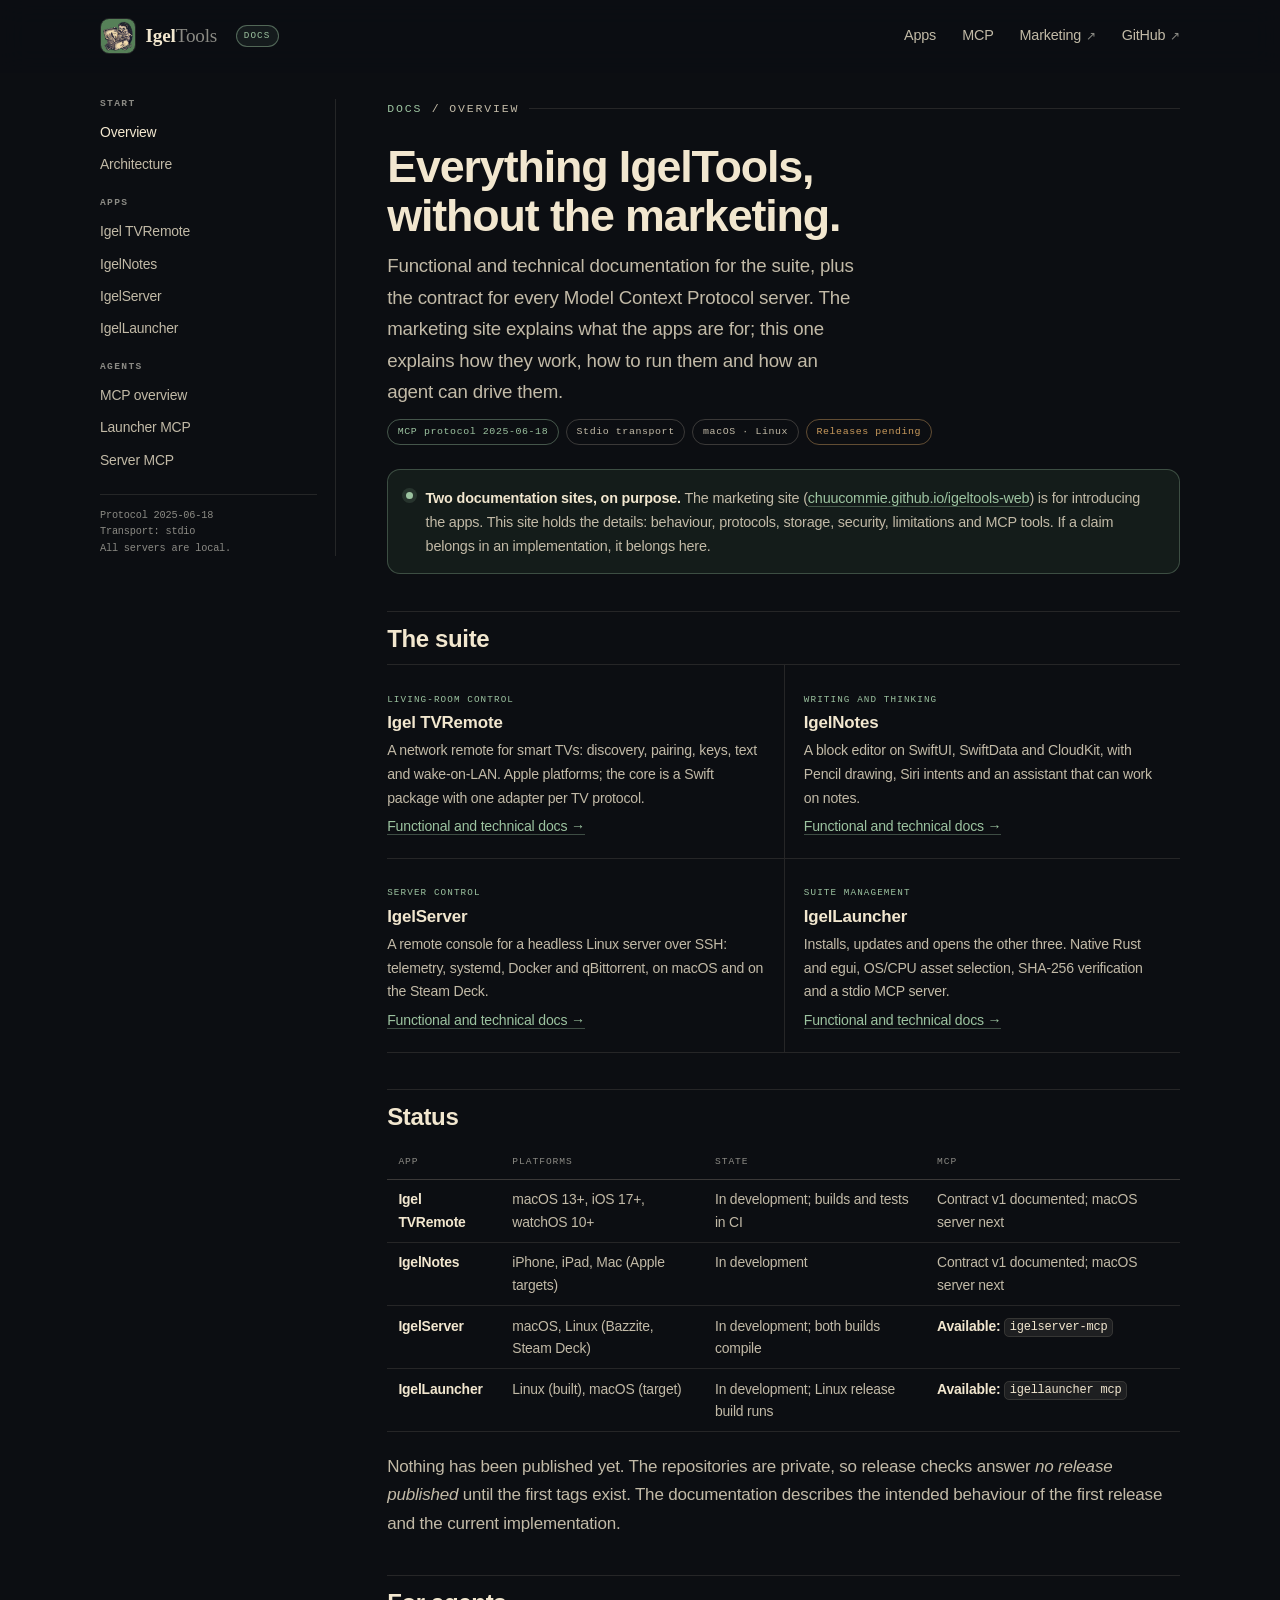
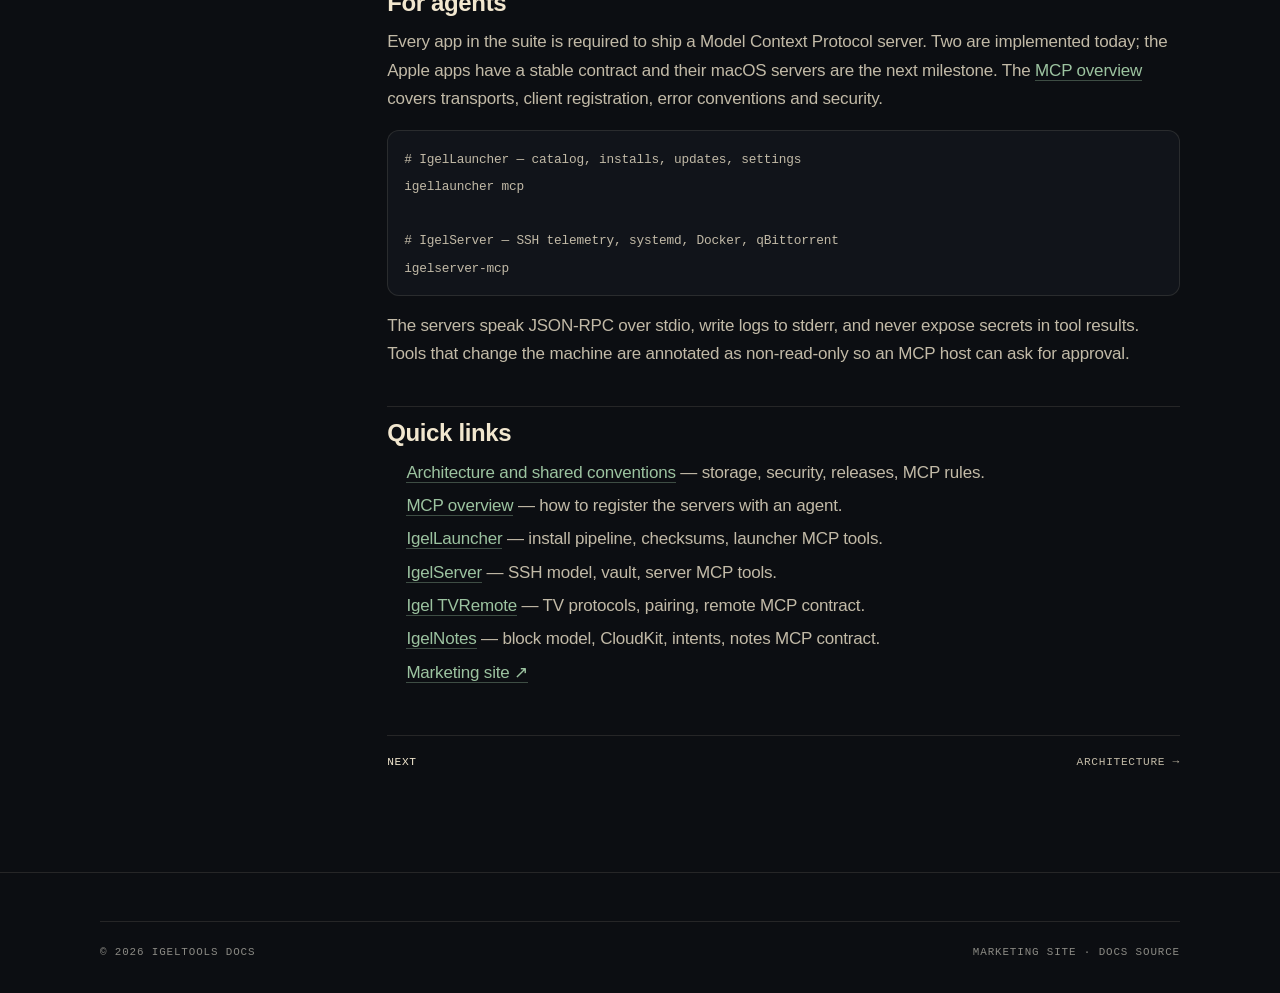
==== index.html @ 766dcb45 "Initial IgelTools documentation site Functional, technical and MCP documentation for the IgelTools s" ====
<!DOCTYPE html>
<html lang="en">
<head>
<meta charset="utf-8">
<meta name="viewport" content="width=device-width, initial-scale=1">
<title>IgelTools Docs — functional, technical and MCP reference</title>
<meta name="description" content="Functional and technical documentation for the IgelTools suite and its Model Context Protocol servers: Igel TVRemote, IgelNotes, IgelServer and IgelLauncher.">
<meta name="theme-color" content="#0c0e12">
<link rel="icon" href="assets/icons/igeltools-64.png" type="image/png" sizes="64x64">
<link rel="stylesheet" href="assets/css/style.css">
<link rel="stylesheet" href="assets/css/docs.css">
</head>
<body>
<a class="skip" href="#main">Skip to content</a>

<header class="site-header docs-header" id="top">
  <div class="wrap header-inner">
    <a class="brand" href="index.html" aria-label="IgelTools Docs — home">
      <img class="brand-mark" src="assets/icons/igeltools-256.png" alt="" width="256" height="256">
      <span class="brand-word">Igel<span>Tools</span></span>
      <span class="docs-badge">Docs</span>
    </a>
    <nav class="site-nav" aria-label="Main">
      <a href="index.html#apps">Apps</a>
      <a href="mcp/index.html">MCP</a>
      <a class="nav-ext" href="https://chuucommie.github.io/igeltools-web/" target="_blank" rel="noreferrer">Marketing <span aria-hidden="true">↗</span></a>
      <a class="nav-ext" href="https://github.com/Chuucommie" target="_blank" rel="noreferrer">GitHub <span aria-hidden="true">↗</span></a>
    </nav>
  </div>
</header>

<div class="wrap docs-layout">
  <aside class="docs-sidebar">
    <h2>Start</h2>
    <a href="index.html">Overview</a>
    <a href="architecture.html">Architecture</a>
    <h2>Apps</h2>
    <a href="apps/igeltvremote.html">Igel TVRemote</a>
    <a href="apps/igelnotes.html">IgelNotes</a>
    <a href="apps/igelserver.html">IgelServer</a>
    <a href="apps/igellauncher.html">IgelLauncher</a>
    <h2>Agents</h2>
    <a href="mcp/index.html">MCP overview</a>
    <a href="apps/igellauncher.html#mcp">Launcher MCP</a>
    <a href="apps/igelserver.html#mcp">Server MCP</a>
    <span class="side-note">Protocol 2025-06-18<br>Transport: stdio<br>All servers are local.</span>
  </aside>

  <main class="docs-content" id="main">
    <p class="eyebrow"><span class="num">Docs</span> / Overview</p>
    <h1>Everything IgelTools, without the marketing.</h1>
    <p class="lede">Functional and technical documentation for the suite, plus the contract for every Model Context Protocol server. The marketing site explains what the apps are for; this one explains how they work, how to run them and how an agent can drive them.</p>

    <div class="doc-meta">
      <span class="pill pill--green">MCP protocol 2025-06-18</span>
      <span class="pill">Stdio transport</span>
      <span class="pill">macOS · Linux</span>
      <span class="pill pill--amber">Releases pending</span>
    </div>

    <div class="callout">
      <span class="dot dot-live" aria-hidden="true"></span>
      <p><strong>Two documentation sites, on purpose.</strong> The marketing site (<a href="https://chuucommie.github.io/igeltools-web/" target="_blank" rel="noreferrer">chuucommie.github.io/igeltools-web</a>) is for introducing the apps. This site holds the details: behaviour, protocols, storage, security, limitations and MCP tools. If a claim belongs in an implementation, it belongs here.</p>
    </div>

    <h2 id="apps">The suite</h2>
    <div class="doc-grid">
      <div class="doc-card">
        <span class="kicker">Living-room control</span>
        <h3>Igel TVRemote</h3>
        <p>A network remote for smart TVs: discovery, pairing, keys, text and wake-on-LAN. Apple platforms; the core is a Swift package with one adapter per TV protocol.</p>
        <p><a href="apps/igeltvremote.html">Functional and technical docs →</a></p>
      </div>
      <div class="doc-card">
        <span class="kicker">Writing and thinking</span>
        <h3>IgelNotes</h3>
        <p>A block editor on SwiftUI, SwiftData and CloudKit, with Pencil drawing, Siri intents and an assistant that can work on notes.</p>
        <p><a href="apps/igelnotes.html">Functional and technical docs →</a></p>
      </div>
      <div class="doc-card">
        <span class="kicker">Server control</span>
        <h3>IgelServer</h3>
        <p>A remote console for a headless Linux server over SSH: telemetry, systemd, Docker and qBittorrent, on macOS and on the Steam Deck.</p>
        <p><a href="apps/igelserver.html">Functional and technical docs →</a></p>
      </div>
      <div class="doc-card">
        <span class="kicker">Suite management</span>
        <h3>IgelLauncher</h3>
        <p>Installs, updates and opens the other three. Native Rust and egui, OS/CPU asset selection, SHA-256 verification and a stdio MCP server.</p>
        <p><a href="apps/igellauncher.html">Functional and technical docs →</a></p>
      </div>
    </div>

    <h2 id="status">Status</h2>
    <table>
      <thead>
        <tr><th>App</th><th>Platforms</th><th>State</th><th>MCP</th></tr>
      </thead>
      <tbody>
        <tr>
          <td><strong>Igel TVRemote</strong></td>
          <td>macOS 13+, iOS 17+, watchOS 10+</td>
          <td>In development; builds and tests in CI</td>
          <td>Contract v1 documented; macOS server next</td>
        </tr>
        <tr>
          <td><strong>IgelNotes</strong></td>
          <td>iPhone, iPad, Mac (Apple targets)</td>
          <td>In development</td>
          <td>Contract v1 documented; macOS server next</td>
        </tr>
        <tr>
          <td><strong>IgelServer</strong></td>
          <td>macOS, Linux (Bazzite, Steam Deck)</td>
          <td>In development; both builds compile</td>
          <td><strong>Available:</strong> <code>igelserver-mcp</code></td>
        </tr>
        <tr>
          <td><strong>IgelLauncher</strong></td>
          <td>Linux (built), macOS (target)</td>
          <td>In development; Linux release build runs</td>
          <td><strong>Available:</strong> <code>igellauncher mcp</code></td>
        </tr>
      </tbody>
    </table>
    <p>Nothing has been published yet. The repositories are private, so release checks answer <em>no release published</em> until the first tags exist. The documentation describes the intended behaviour of the first release and the current implementation.</p>

    <h2 id="agents">For agents</h2>
    <p>Every app in the suite is required to ship a Model Context Protocol server. Two are implemented today; the Apple apps have a stable contract and their macOS servers are the next milestone. The <a href="mcp/index.html">MCP overview</a> covers transports, client registration, error conventions and security.</p>
    <pre><code># IgelLauncher — catalog, installs, updates, settings
igellauncher mcp

# IgelServer — SSH telemetry, systemd, Docker, qBittorrent
igelserver-mcp</code></pre>
    <p>The servers speak JSON-RPC over stdio, write logs to stderr, and never expose secrets in tool results. Tools that change the machine are annotated as non-read-only so an MCP host can ask for approval.</p>

    <h2 id="quick-links">Quick links</h2>
    <ul>
      <li><a href="architecture.html">Architecture and shared conventions</a> — storage, security, releases, MCP rules.</li>
      <li><a href="mcp/index.html">MCP overview</a> — how to register the servers with an agent.</li>
      <li><a href="apps/igellauncher.html">IgelLauncher</a> — install pipeline, checksums, launcher MCP tools.</li>
      <li><a href="apps/igelserver.html">IgelServer</a> — SSH model, vault, server MCP tools.</li>
      <li><a href="apps/igeltvremote.html">Igel TVRemote</a> — TV protocols, pairing, remote MCP contract.</li>
      <li><a href="apps/igelnotes.html">IgelNotes</a> — block model, CloudKit, intents, notes MCP contract.</li>
      <li><a href="https://chuucommie.github.io/igeltools-web/" target="_blank" rel="noreferrer">Marketing site ↗</a></li>
    </ul>

    <div class="docs-next">
      <span>Next</span>
      <a href="architecture.html">Architecture →</a>
    </div>
  </main>
</div>

<footer class="site-footer">
  <div class="wrap">
    <div class="footer-bottom">
      <span>© <span id="year">2026</span> IgelTools Docs</span>
      <span><a href="https://chuucommie.github.io/igeltools-web/" target="_blank" rel="noreferrer">Marketing site</a> · <a href="https://github.com/Chuucommie/igeltools-docs" target="_blank" rel="noreferrer">Docs source</a></span>
    </div>
  </div>
</footer>

<script src="assets/js/docs.js" defer></script>
</body>
</html>
---- assets/css/style.css ----
/* ==========================================================================
   IgelTools — site stylesheet
   Ink and cream, the IgelTools field green as brand accent, one colour per app.
   No dependencies, no build step.
   ========================================================================== */

:root {
  --bg: #0c0e12;
  --bg-soft: #11141a;
  --surface: #151922;
  --surface-2: #1b202a;

  --ink: #f2e7cf;          /* cream, from the illustration */
  --ink-2: #c2baa7;
  --ink-3: #8b8a84;

  --blue: #216de7;         /* Igel TVRemote field blue */
  --blue-bright: #5c97ff;
  --green: #568058;        /* IgelTools field green */
  --green-bright: #9cc3a0;
  --ink-on-paper: #22262d;

  --line: rgba(242, 231, 207, 0.11);
  --line-strong: rgba(242, 231, 207, 0.2);

  --sans: -apple-system, BlinkMacSystemFont, "Segoe UI", Inter, Roboto, Helvetica, Arial, sans-serif;
  --mono: ui-monospace, SFMono-Regular, "SF Mono", Menlo, Consolas, "Liberation Mono", monospace;
  --serif: "Iowan Old Style", "Palatino Linotype", Palatino, "Book Antiqua", Georgia, serif;

  --wrap: 1160px;
  --pad: clamp(20px, 5vw, 40px);
  --radius: 22px;
}

*,
*::before,
*::after { box-sizing: border-box; }

html {
  -webkit-text-size-adjust: 100%;
  scroll-behavior: smooth;
}

body {
  margin: 0;
  background: var(--bg);
  color: var(--ink);
  font-family: var(--sans);
  font-size: 17px;
  line-height: 1.6;
  letter-spacing: -0.011em;
  -webkit-font-smoothing: antialiased;
  overflow-x: hidden;
}

h1, h2, h3, h4 {
  margin: 0;
  font-weight: 600;
  letter-spacing: -0.035em;
  line-height: 1.03;
  text-wrap: balance;
}

p { margin: 0; }
ul, ol, dl, dd { margin: 0; padding: 0; list-style: none; }
img { display: block; max-width: 100%; height: auto; }
a { color: inherit; text-decoration: none; }
button { font: inherit; color: inherit; }

::selection {
  background: var(--green);
  color: #fff;
}

:focus-visible {
  outline: 2px solid var(--green-bright);
  outline-offset: 3px;
  border-radius: 4px;
}

.skip {
  position: absolute;
  left: -9999px;
  top: 0;
  z-index: 100;
  background: var(--ink);
  color: var(--bg);
  padding: 10px 16px;
  border-radius: 0 0 10px 0;
  font-weight: 600;
}
.skip:focus { left: 0; }

/* ---------- layout ---------- */

.wrap {
  width: 100%;
  max-width: var(--wrap);
  margin-inline: auto;
  padding-inline: var(--pad);
}

.section {
  padding-block: clamp(72px, 11vw, 132px);
  border-top: 1px solid var(--line);
  scroll-margin-top: 76px;
}

.eyebrow {
  display: flex;
  align-items: center;
  gap: 0.6rem;
  font-family: var(--mono);
  font-size: 0.72rem;
  letter-spacing: 0.16em;
  text-transform: uppercase;
  color: var(--ink-3);
  margin-bottom: 1.5rem;
}
.eyebrow .num { color: var(--green-bright); }
.eyebrow::after {
  content: "";
  flex: 1;
  height: 1px;
  background: var(--line);
}

.section-head { max-width: 720px; margin-bottom: clamp(36px, 5vw, 60px); }
.section-head h2 {
  font-size: clamp(1.9rem, 4vw, 3.1rem);
  margin-bottom: 1rem;
}
.section-sub {
  color: var(--ink-2);
  font-size: 1.02rem;
  max-width: 56ch;
}

.dot {
  width: 7px;
  height: 7px;
  border-radius: 50%;
  background: var(--ink-3);
  display: inline-block;
  flex: none;
}
.dot-live { background: var(--green-bright); box-shadow: 0 0 0 4px rgba(156, 195, 160, 0.14); }

/* ---------- buttons ---------- */

.btn {
  display: inline-flex;
  align-items: center;
  justify-content: center;
  gap: 0.5rem;
  padding: 0.78rem 1.35rem;
  border-radius: 999px;
  border: 1px solid transparent;
  font-size: 0.94rem;
  font-weight: 560;
  letter-spacing: -0.01em;
  cursor: pointer;
  transition: transform 0.18s ease, background 0.18s ease, border-color 0.18s ease, color 0.18s ease;
  white-space: nowrap;
}
.btn:hover { transform: translateY(-1px); }
.btn:active { transform: translateY(0); }

.btn-primary { background: var(--ink); color: #12151b; }
.btn-primary:hover { background: #fffaf0; }

.btn-ghost { border-color: var(--line-strong); color: var(--ink); }
.btn-ghost:hover { border-color: rgba(156, 195, 160, 0.55); background: rgba(156, 195, 160, 0.08); }

.btn-green { background: var(--green); color: #fff; }
.btn-green:hover { background: #649165; }

.btn-sm { padding: 0.52rem 1rem; font-size: 0.85rem; }
.btn-block { width: 100%; }

.link-quiet {
  display: inline-block;
  font-family: var(--mono);
  font-size: 0.74rem;
  letter-spacing: 0.1em;
  text-transform: uppercase;
  color: var(--ink-3);
  border-bottom: 1px solid var(--line);
  padding-bottom: 3px;
  transition: color 0.18s ease, border-color 0.18s ease;
}
.link-quiet:hover { color: var(--ink); border-color: var(--green-bright); }

/* ---------- header ---------- */

.site-header {
  position: sticky;
  top: 0;
  z-index: 50;
  background: rgba(12, 14, 18, 0.72);
  -webkit-backdrop-filter: saturate(160%) blur(14px);
  backdrop-filter: saturate(160%) blur(14px);
  border-bottom: 1px solid transparent;
  transition: border-color 0.25s ease, background 0.25s ease;
}
.site-header.is-scrolled {
  border-bottom-color: var(--line);
  background: rgba(12, 14, 18, 0.9);
}

.header-inner {
  display: flex;
  align-items: center;
  gap: 1rem;
  height: 68px;
}

.brand { display: inline-flex; align-items: center; gap: 0.6rem; }
.brand-mark { width: 36px; height: 36px; border-radius: 9px; border: 1px solid var(--line); }
.brand-word {
  font-family: var(--serif);
  font-size: 1.2rem;
  font-weight: 600;
  letter-spacing: -0.01em;
}
.brand-word span { color: var(--ink-3); font-weight: 460; }

.site-nav {
  margin-left: auto;
  display: flex;
  align-items: center;
  gap: clamp(14px, 2.2vw, 26px);
}
.site-nav a:not(.btn) {
  font-size: 0.9rem;
  color: var(--ink-2);
  transition: color 0.16s ease;
}
.site-nav a:not(.btn):hover { color: var(--ink); }
.nav-ext { display: inline-flex; align-items: center; gap: 0.3rem; }
.nav-ext span { font-size: 0.8em; color: var(--ink-3); }

.nav-toggle {
  display: none;
  margin-left: auto;
  background: none;
  border: 1px solid var(--line-strong);
  border-radius: 999px;
  padding: 0.45rem 0.9rem;
  font-family: var(--mono);
  font-size: 0.72rem;
  letter-spacing: 0.1em;
  text-transform: uppercase;
  cursor: pointer;
}

/* ---------- hero ---------- */

.hero {
  display: grid;
  grid-template-columns: minmax(0, 1.15fr) minmax(0, 0.85fr);
  gap: clamp(32px, 6vw, 72px);
  align-items: center;
  padding-block: clamp(56px, 9vw, 104px) clamp(48px, 7vw, 88px);
}

.hero-copy .eyebrow { margin-bottom: 1.6rem; }

.hero h1 {
  font-size: clamp(2.6rem, 6.4vw, 4.7rem);
  letter-spacing: -0.045em;
  margin-bottom: 1.5rem;
}
.hero h1 em {
  font-family: var(--serif);
  font-style: italic;
  font-weight: 400;
  letter-spacing: -0.02em;
}

.lede {
  font-size: clamp(1.02rem, 1.5vw, 1.17rem);
  color: var(--ink-2);
  max-width: 46ch;
  line-height: 1.62;
}

.hero-actions {
  display: flex;
  flex-wrap: wrap;
  gap: 0.75rem;
  margin-top: 2rem;
}

.hero-meta {
  display: flex;
  flex-wrap: wrap;
  gap: 0.5rem 1.5rem;
  margin-top: 2rem;
  padding-top: 1.4rem;
  border-top: 1px solid var(--line);
  font-family: var(--mono);
  font-size: 0.72rem;
  letter-spacing: 0.1em;
  text-transform: uppercase;
  color: var(--ink-3);
}
.hero-meta li { display: flex; align-items: center; gap: 0.5rem; }

.hero-art {
  position: relative;
  display: grid;
  place-items: center;
  min-height: 320px;
}

.glow {
  position: absolute;
  inset: -12% -6%;
  background: radial-gradient(circle at 50% 45%, rgba(86, 128, 88, 0.55), transparent 62%);
  filter: blur(6px);
  z-index: 0;
}

.icon-card {
  position: relative;
  z-index: 1;
  width: clamp(190px, 24vw, 268px);
  aspect-ratio: 1;
  border-radius: 23%;
  overflow: hidden;
  box-shadow:
    0 2px 0 rgba(255, 255, 255, 0.16) inset,
    0 30px 70px -20px rgba(0, 0, 0, 0.85),
    0 0 0 1px rgba(242, 231, 207, 0.12);
  transform: rotate(-4deg);
  transition: transform 0.5s cubic-bezier(0.2, 0.8, 0.2, 1);
}
.icon-card:hover { transform: rotate(-1deg) scale(1.02); }
.icon-card img { width: 100%; height: 100%; object-fit: cover; }

.chip {
  position: absolute;
  z-index: 2;
  display: inline-flex;
  align-items: center;
  gap: 0.45rem;
  padding: 0.45rem 0.8rem;
  border-radius: 999px;
  background: rgba(21, 25, 34, 0.82);
  border: 1px solid var(--line-strong);
  -webkit-backdrop-filter: blur(10px);
  backdrop-filter: blur(10px);
  font-family: var(--mono);
  font-size: 0.68rem;
  letter-spacing: 0.08em;
  text-transform: uppercase;
  color: var(--ink-2);
  box-shadow: 0 12px 30px -12px rgba(0, 0, 0, 0.9);
}
.chip-a { top: 8%; right: -4%; }
.chip-b { bottom: 10%; left: -6%; }

/* ---------- strip ---------- */

.strip {
  display: flex;
  flex-wrap: wrap;
  gap: 0.5rem 2rem;
  padding-block: 1.1rem;
  border-top: 1px solid var(--line);
  font-family: var(--mono);
  font-size: 0.72rem;
  letter-spacing: 0.1em;
  text-transform: uppercase;
  color: var(--ink-3);
}
.strip-sep { color: var(--ink-3); opacity: 0.5; }

/* ---------- app card ---------- */

.app-card {
  display: grid;
  grid-template-columns: minmax(0, 1.55fr) minmax(0, 1fr);
  gap: clamp(24px, 4vw, 44px);
  padding: clamp(24px, 3.4vw, 40px);
  border: 1px solid var(--line);
  border-radius: var(--radius);
  background: linear-gradient(180deg, var(--surface), var(--bg-soft));
}
.app-card:hover { border-color: var(--line-strong); }
.app-card + .app-card { margin-top: 1rem; }

.app-card--remote {
  background:
    radial-gradient(120% 130% at 0% 0%, rgba(33, 109, 231, 0.13), transparent 58%),
    linear-gradient(180deg, var(--surface), var(--bg-soft));
}
.app-card--remote .app-kicker { color: var(--blue-bright); }
.app-card--remote .badge {
  border-color: rgba(92, 151, 255, 0.35);
  background: rgba(92, 151, 255, 0.09);
}
.app-card--remote .status-list li.is-on { border-color: rgba(92, 151, 255, 0.32); }
.app-card--remote .status-list li.is-on span { color: var(--blue-bright); }

.app-card--notes {
  background:
    radial-gradient(120% 130% at 0% 0%, rgba(84, 48, 92, 0.34), transparent 58%),
    linear-gradient(180deg, var(--surface), var(--bg-soft));
}
.app-card--notes .app-kicker { color: #c9a4d6; }
.app-card--notes .badge {
  border-color: rgba(201, 164, 214, 0.35);
  background: rgba(201, 164, 214, 0.09);
}
.app-card--notes .status-list li.is-on { border-color: rgba(201, 164, 214, 0.32); }
.app-card--notes .status-list li.is-on span { color: #c9a4d6; }

.app-card--server {
  background:
    radial-gradient(120% 130% at 0% 0%, rgba(56, 82, 105, 0.28), transparent 58%),
    linear-gradient(180deg, var(--surface), var(--bg-soft));
}
.app-card--server .app-kicker { color: #9fb8cd; }
.app-card--server .badge {
  border-color: rgba(159, 184, 205, 0.35);
  background: rgba(159, 184, 205, 0.09);
}
.app-card--server .status-list li.is-on { border-color: rgba(159, 184, 205, 0.32); }
.app-card--server .status-list li.is-on span { color: #9fb8cd; }

.app-card--launcher {
  background:
    radial-gradient(120% 130% at 0% 0%, rgba(86, 128, 88, 0.3), transparent 58%),
    linear-gradient(180deg, var(--surface), var(--bg-soft));
}
.app-card--launcher .app-kicker { color: var(--green-bright); }

code {
  font-family: var(--mono);
  font-size: 0.86em;
  padding: 0.12em 0.38em;
  border-radius: 5px;
  background: rgba(242, 231, 207, 0.08);
  border: 1px solid var(--line);
}

.app-card-main { display: grid; grid-template-columns: auto minmax(0, 1fr); gap: clamp(18px, 2.4vw, 28px); align-items: center; }

.app-thumb {
  width: clamp(84px, 10vw, 112px);
  aspect-ratio: 1;
  border-radius: 23%;
  overflow: hidden;
  border: 1px solid var(--line);
  flex: none;
}
.app-thumb img { width: 100%; height: 100%; object-fit: cover; }

.app-kicker {
  font-family: var(--mono);
  font-size: 0.7rem;
  letter-spacing: 0.12em;
  text-transform: uppercase;
  color: var(--green-bright);
  margin-bottom: 0.6rem;
}
.app-title { font-size: clamp(1.55rem, 2.6vw, 2.05rem); margin-bottom: 0.7rem; }
.app-desc { color: var(--ink-2); max-width: 44ch; }

.badge {
  display: inline-flex;
  align-items: center;
  gap: 0.5rem;
  align-self: start;
  padding: 0.35rem 0.75rem 0.35rem 0.6rem;
  border: 1px solid rgba(156, 195, 160, 0.35);
  border-radius: 999px;
  background: rgba(156, 195, 160, 0.09);
  font-family: var(--mono);
  font-size: 0.66rem;
  letter-spacing: 0.1em;
  text-transform: uppercase;
  color: var(--ink);
}

.app-side {
  display: flex;
  flex-direction: column;
  gap: 1rem;
  padding-left: clamp(0px, 2vw, 8px);
  border-left: 1px solid var(--line);
}
@media (max-width: 760px) {
  .app-side { border-left: 0; padding-left: 0; border-top: 1px solid var(--line); padding-top: 1.2rem; }
}

.status-list {
  display: grid;
  grid-template-columns: 1fr 1fr;
  gap: 0.4rem;
}
.status-list li {
  display: flex;
  align-items: center;
  justify-content: space-between;
  gap: 0.5rem;
  padding: 0.42rem 0.65rem;
  border: 1px solid var(--line);
  border-radius: 999px;
  font-size: 0.8rem;
  color: var(--ink-3);
}
.status-list li span {
  font-family: var(--mono);
  font-size: 0.6rem;
  letter-spacing: 0.08em;
  text-transform: uppercase;
  opacity: 0.85;
}
.status-list li.is-on { color: var(--ink); border-color: rgba(156, 195, 160, 0.32); }
.status-list li.is-on span { color: var(--green-bright); }

.ghost-grid {
  display: grid;
  grid-template-columns: repeat(auto-fit, minmax(240px, 1fr));
  gap: 1rem;
  margin-top: 1rem;
}
.ghost-card {
  padding: 1.6rem;
  border: 1px dashed rgba(242, 231, 207, 0.16);
  border-radius: var(--radius);
  color: var(--ink-3);
}
.ghost-tag {
  font-family: var(--mono);
  font-size: 0.64rem;
  letter-spacing: 0.14em;
  text-transform: uppercase;
  color: var(--ink-3);
}
.ghost-card h4 {
  font-size: 1rem;
  letter-spacing: -0.02em;
  color: var(--ink-2);
  margin: 0.7rem 0 0.5rem;
  line-height: 1.4;
}
.ghost-card p { font-size: 0.9rem; }

/* ---------- principles ---------- */

.principles {
  display: grid;
  grid-template-columns: repeat(3, minmax(0, 1fr));
  gap: 0;
  border-top: 1px solid var(--line);
}
.principle {
  padding: clamp(22px, 2.6vw, 30px) clamp(18px, 2.4vw, 28px) clamp(22px, 2.6vw, 30px) 0;
  border-bottom: 1px solid var(--line);
  border-right: 1px solid var(--line);
}
.principle:nth-child(3n) { border-right: 0; }
.principle-num {
  font-family: var(--mono);
  font-size: 0.68rem;
  letter-spacing: 0.14em;
  color: var(--green-bright);
  display: block;
  margin-bottom: 0.9rem;
}
.principle h3 { font-size: 1.06rem; letter-spacing: -0.02em; margin-bottom: 0.55rem; }
.principle p { font-size: 0.93rem; color: var(--ink-2); line-height: 1.55; }

/* ---------- brands ---------- */

.brands {
  display: grid;
  grid-template-columns: repeat(3, minmax(0, 1fr));
  border-top: 1px solid var(--line);
  border-left: 1px solid var(--line);
}
.brand-cell {
  padding: 1rem 1.1rem;
  border-right: 1px solid var(--line);
  border-bottom: 1px solid var(--line);
  display: flex;
  flex-direction: column;
  gap: 0.2rem;
}
.brand-cell strong { font-weight: 560; font-size: 0.98rem; letter-spacing: -0.02em; }
.brand-cell span {
  font-family: var(--mono);
  font-size: 0.62rem;
  letter-spacing: 0.09em;
  text-transform: uppercase;
  color: var(--ink-3);
}
.brand-cell.is-limited span { color: #c99a5c; }

.note {
  margin-top: 1.2rem;
  font-size: 0.86rem;
  color: var(--ink-3);
  max-width: 68ch;
}

/* ---------- roadmap ---------- */

.roadmap { border-top: 1px solid var(--line); }
.roadmap-row {
  display: grid;
  grid-template-columns: minmax(0, 1fr) minmax(0, 1fr) auto;
  gap: 1rem;
  align-items: center;
  padding-block: 1rem;
  border-bottom: 1px solid var(--line);
}
.roadmap-name { font-weight: 560; font-size: 1rem; }
.roadmap-meta { font-size: 0.88rem; color: var(--ink-3); }
.roadmap-state {
  font-family: var(--mono);
  font-size: 0.64rem;
  letter-spacing: 0.1em;
  text-transform: uppercase;
  padding: 0.3rem 0.6rem;
  border-radius: 999px;
  border: 1px solid var(--line);
  color: var(--ink-3);
  white-space: nowrap;
}
.roadmap-row.is-now .roadmap-state {
  color: var(--ink);
  border-color: rgba(156, 195, 160, 0.4);
  background: rgba(156, 195, 160, 0.1);
}

/* ---------- cta ---------- */

.cta { padding-block: clamp(64px, 9vw, 104px); }
.cta-inner {
  position: relative;
  display: flex;
  align-items: center;
  gap: clamp(20px, 3vw, 32px);
  flex-wrap: wrap;
  padding: clamp(24px, 4vw, 44px);
  border: 1px solid var(--line);
  border-radius: 26px;
  overflow: hidden;
  background:
    radial-gradient(90% 160% at 12% 0%, rgba(86, 128, 88, 0.34), transparent 60%),
    linear-gradient(180deg, var(--surface-2), var(--bg-soft));
}
.cta-icon {
  width: 80px;
  aspect-ratio: 1;
  border-radius: 23%;
  border: 1px solid var(--line-strong);
  flex: none;
}
.cta-body { flex: 1 1 320px; }
.cta-body h2 { font-size: clamp(1.4rem, 2.6vw, 2rem); margin-bottom: 0.5rem; }
.cta-body p { color: var(--ink-2); font-size: 0.96rem; max-width: 46ch; }
.cta-actions { display: flex; flex-wrap: wrap; gap: 0.65rem; }

/* ---------- footer ---------- */

.site-footer {
  border-top: 1px solid var(--line);
  padding-block: 3rem 2rem;
  font-size: 0.88rem;
  color: var(--ink-3);
}
.footer-grid {
  display: flex;
  flex-wrap: wrap;
  gap: 2rem 3rem;
  justify-content: space-between;
  padding-bottom: 2.4rem;
}
.footer-brand { max-width: 300px; }
.footer-brand .brand { margin-bottom: 0.8rem; }
.footer-brand p { font-size: 0.86rem; line-height: 1.6; }
.footer-cols { display: flex; flex-wrap: wrap; gap: 2.5rem; }
.footer-col h3 {
  font-family: var(--mono);
  font-size: 0.64rem;
  letter-spacing: 0.14em;
  text-transform: uppercase;
  color: var(--ink-3);
  margin-bottom: 0.8rem;
  font-weight: 500;
}
.footer-col li + li { margin-top: 0.45rem; }
.footer-col a { color: var(--ink-2); font-size: 0.88rem; }
.footer-col a:hover { color: var(--ink); }
.footer-bottom {
  display: flex;
  flex-wrap: wrap;
  gap: 0.75rem 1.5rem;
  justify-content: space-between;
  padding-top: 1.4rem;
  border-top: 1px solid var(--line);
  font-family: var(--mono);
  font-size: 0.68rem;
  letter-spacing: 0.08em;
  text-transform: uppercase;
}

/* ---------- app detail page ---------- */

.breadcrumb {
  display: flex;
  align-items: center;
  gap: 0.5rem;
  font-family: var(--mono);
  font-size: 0.7rem;
  letter-spacing: 0.1em;
  text-transform: uppercase;
  color: var(--ink-3);
  padding-top: 2rem;
}
.breadcrumb a:hover { color: var(--ink); }
.breadcrumb span { opacity: 0.5; }

.app-hero {
  display: grid;
  grid-template-columns: auto minmax(0, 1fr);
  gap: clamp(24px, 4vw, 48px);
  align-items: center;
  padding-block: clamp(36px, 5vw, 60px) clamp(40px, 6vw, 72px);
}
.app-hero-icon {
  width: clamp(120px, 18vw, 176px);
  aspect-ratio: 1;
  border-radius: 23%;
  border: 1px solid var(--line-strong);
  box-shadow: 0 40px 80px -34px rgba(0, 0, 0, 0.9), 0 0 90px -30px rgba(86, 128, 88, 0.8);
}
.app-hero-body h1 { font-size: clamp(2.1rem, 5vw, 3.4rem); margin-block: 0.5rem 0.9rem; }
.app-hero-body .lede { max-width: 52ch; }
.app-hero-actions { display: flex; flex-wrap: wrap; gap: 0.65rem; margin-top: 1.6rem; align-items: center; }

.feature-grid {
  display: grid;
  grid-template-columns: repeat(3, minmax(0, 1fr));
  gap: 0;
  border-top: 1px solid var(--line);
}
.feature {
  padding: clamp(20px, 2.6vw, 30px) clamp(18px, 2.4vw, 28px) clamp(20px, 2.6vw, 30px) 0;
  border-bottom: 1px solid var(--line);
  border-right: 1px solid var(--line);
}
.feature:nth-child(3n) { border-right: 0; }
.feature h3 { font-size: 1.04rem; margin-bottom: 0.5rem; letter-spacing: -0.02em; }
.feature p { font-size: 0.92rem; color: var(--ink-2); line-height: 1.55; }
.feature-icon {
  font-family: var(--mono);
  font-size: 0.66rem;
  letter-spacing: 0.14em;
  color: var(--green-bright);
  display: block;
  margin-bottom: 0.8rem;
}

.facts { display: grid; gap: 0; max-width: 760px; }
.fact {
  display: grid;
  grid-template-columns: 180px minmax(0, 1fr);
  gap: 1rem;
  padding-block: 0.9rem;
  border-top: 1px solid var(--line);
  font-size: 0.93rem;
}
.fact:last-child { border-bottom: 1px solid var(--line); }
.fact dt {
  font-family: var(--mono);
  font-size: 0.66rem;
  letter-spacing: 0.12em;
  text-transform: uppercase;
  color: var(--ink-3);
  padding-top: 0.2rem;
}
.fact dd { color: var(--ink-2); }
.fact dd strong { color: var(--ink); font-weight: 560; }

.notice {
  display: flex;
  gap: 0.85rem;
  align-items: flex-start;
  padding: 1rem 1.2rem;
  border: 1px solid rgba(156, 195, 160, 0.3);
  background: rgba(86, 128, 88, 0.14);
  border-radius: 14px;
  font-size: 0.9rem;
  color: var(--ink-2);
  margin-top: 1.6rem;
  max-width: 760px;
}
.notice strong { color: var(--ink); }

/* ---------- reveal ---------- */

.reveal {
  opacity: 0;
  transform: translateY(18px);
  transition: opacity 0.7s ease, transform 0.7s cubic-bezier(0.2, 0.8, 0.2, 1);
}
.reveal.is-visible { opacity: 1; transform: none; }

/* ---------- responsive ---------- */

@media (max-width: 980px) {
  .hero { grid-template-columns: 1fr; }
  .hero-art { order: -1; min-height: 260px; }
  .icon-card { width: clamp(170px, 42vw, 240px); }
  .chip-a { right: 2%; }
  .chip-b { left: 2%; }
  .app-card { grid-template-columns: 1fr; }
  .principles,
  .feature-grid { grid-template-columns: repeat(2, minmax(0, 1fr)); }
  .principle:nth-child(3n),
  .feature:nth-child(3n) { border-right: 1px solid var(--line); }
  .principle:nth-child(2n),
  .feature:nth-child(2n) { border-right: 0; }
}

@media (max-width: 700px) {
  .brands { grid-template-columns: repeat(2, minmax(0, 1fr)); }
}

@media (max-width: 820px) {
  .nav-toggle { display: inline-flex; }
  .site-nav {
    position: absolute;
    top: 68px;
    left: 0;
    right: 0;
    flex-direction: column;
    align-items: stretch;
    gap: 0;
    padding: 0.6rem var(--pad) 1rem;
    background: rgba(12, 14, 18, 0.97);
    border-bottom: 1px solid var(--line);
    display: none;
  }
  .site-nav.is-open { display: flex; }
  .site-nav a:not(.btn) { padding: 0.7rem 0; border-bottom: 1px solid var(--line); font-size: 0.95rem; }
  .site-nav .btn { margin-top: 0.9rem; }
  .roadmap-row { grid-template-columns: minmax(0, 1fr) auto; }
  .roadmap-meta { display: none; }
}

@media (max-width: 560px) {
  body { font-size: 16px; }
  .app-card-main { grid-template-columns: 1fr; }
  .app-thumb { width: 76px; }
  .spec { grid-template-columns: 1fr; gap: 0.3rem; }
  .fact { grid-template-columns: 1fr; gap: 0.2rem; }
  .app-hero { grid-template-columns: 1fr; }
  .principles,
  .feature-grid,
  .brands { grid-template-columns: repeat(1, minmax(0, 1fr)); }
  .principle,
  .feature,
  .principle:nth-child(2n),
  .feature:nth-child(2n),
  .principle:nth-child(3n),
  .feature:nth-child(3n) { border-right: 0; }
  .hero-meta { font-size: 0.66rem; }
  .cta-inner { align-items: flex-start; }
  .strip { gap: 0.4rem 1rem; }
  .strip-sep { display: none; }
}

@media (prefers-reduced-motion: reduce) {
  html { scroll-behavior: auto; }
  *, *::before, *::after {
    animation-duration: 0.001ms !important;
    transition-duration: 0.001ms !important;
  }
  .reveal { opacity: 1; transform: none; }
}
---- assets/css/docs.css ----
/* Documentation layout on top of the IgelTools palette (style.css). */

.docs-header .header-inner { height: 72px; }
.docs-badge {
  margin-left: 0.55rem;
  padding: 0.18rem 0.45rem;
  border: 1px solid rgba(156, 195, 160, 0.45);
  border-radius: 999px;
  background: rgba(156, 195, 160, 0.08);
  color: var(--green-bright);
  font-family: var(--mono);
  font-size: 0.58rem;
  letter-spacing: 0.12em;
  text-transform: uppercase;
}

.docs-layout {
  display: grid;
  grid-template-columns: 236px minmax(0, 1fr);
  gap: clamp(24px, 4vw, 58px);
  align-items: start;
  padding-block: 26px clamp(60px, 8vw, 100px);
}

.docs-sidebar {
  position: sticky;
  top: 84px;
  padding-right: 18px;
  border-right: 1px solid var(--line);
  max-height: calc(100vh - 100px);
  overflow-y: auto;
}
.docs-sidebar h2 {
  margin: 18px 0 7px;
  font-family: var(--mono);
  font-size: 0.6rem;
  letter-spacing: 0.14em;
  text-transform: uppercase;
  color: var(--ink-3);
}
.docs-sidebar h2:first-child { margin-top: 0; }
.docs-sidebar a {
  display: block;
  padding: 5px 0;
  font-size: 0.87rem;
  color: var(--ink-2);
  transition: color 0.15s ease;
}
.docs-sidebar a:hover { color: var(--ink); }
.docs-sidebar a.is-active {
  color: var(--ink);
  margin-left: -11px;
  padding-left: 9px;
  border-left: 2px solid var(--green-bright);
}
.docs-sidebar .side-note {
  display: block;
  margin-top: 18px;
  padding-top: 12px;
  border-top: 1px solid var(--line);
  font-family: var(--mono);
  font-size: 0.64rem;
  color: var(--ink-3);
  line-height: 1.6;
}

.docs-content { min-width: 0; }
.docs-content h1 {
  margin: 0.25rem 0 0.7rem;
  font-size: clamp(2rem, 4vw, 2.8rem);
  line-height: 1.08;
  letter-spacing: -0.025em;
}
.docs-content h2 {
  margin: 2.3rem 0 0.8rem;
  padding-top: 0.9rem;
  border-top: 1px solid var(--line);
  font-size: 1.5rem;
  letter-spacing: -0.015em;
}
.docs-content h3 {
  margin: 1.7rem 0 0.5rem;
  font-size: 1.06rem;
  letter-spacing: -0.01em;
}
.docs-content p,
.docs-content li { color: var(--ink-2); line-height: 1.68; }
.docs-content ul,
.docs-content ol { padding-left: 1.2rem; }
.docs-content li + li { margin-top: 0.3rem; }
.docs-content a { color: var(--green-bright); border-bottom: 1px solid rgba(156, 195, 160, 0.35); }
.docs-content a:hover { border-bottom-color: var(--green-bright); }
.docs-content strong { color: var(--ink); font-weight: 600; }
.docs-content code {
  font-family: var(--mono);
  font-size: 0.86em;
  padding: 0.12em 0.38em;
  border-radius: 5px;
  background: rgba(242, 231, 207, 0.08);
  border: 1px solid var(--line);
  color: var(--ink);
}
.docs-content pre {
  margin: 1rem 0;
  padding: 14px 16px;
  overflow-x: auto;
  border: 1px solid var(--line);
  border-radius: 12px;
  background: var(--bg-soft);
}
.docs-content pre code {
  padding: 0;
  border: 0;
  background: none;
  font-size: 0.8rem;
  line-height: 1.55;
  color: var(--ink-2);
}
.docs-content table {
  width: 100%;
  margin: 1rem 0 1.3rem;
  border-collapse: collapse;
  font-size: 0.87rem;
}
.docs-content th,
.docs-content td {
  padding: 0.55rem 0.7rem;
  border-bottom: 1px solid var(--line);
  text-align: left;
  vertical-align: top;
  color: var(--ink-2);
}
.docs-content th {
  font-family: var(--mono);
  font-size: 0.6rem;
  font-weight: 500;
  letter-spacing: 0.1em;
  text-transform: uppercase;
  color: var(--ink-3);
  border-bottom-color: var(--line-strong);
}
.docs-content td code { white-space: nowrap; }

.doc-meta {
  display: flex;
  flex-wrap: wrap;
  gap: 0.45rem;
  margin: 0.7rem 0 1.5rem;
}
.doc-meta .pill {
  display: inline-flex;
  align-items: center;
  padding: 0.28rem 0.6rem;
  border: 1px solid var(--line-strong);
  border-radius: 999px;
  font-family: var(--mono);
  font-size: 0.62rem;
  letter-spacing: 0.06em;
  color: var(--ink-2);
}
.doc-meta .pill--green { border-color: rgba(156, 195, 160, 0.4); color: var(--green-bright); }
.doc-meta .pill--amber { border-color: rgba(201, 154, 92, 0.45); color: #c99a5c; }
.doc-meta .pill--blue { border-color: rgba(92, 151, 255, 0.42); color: #9fc0ff; }

.callout {
  display: flex;
  gap: 0.8rem;
  align-items: flex-start;
  margin: 1.2rem 0;
  padding: 0.95rem 1.1rem;
  border: 1px solid rgba(156, 195, 160, 0.3);
  border-radius: 13px;
  background: rgba(86, 128, 88, 0.12);
  font-size: 0.9rem;
  color: var(--ink-2);
}
.callout p { margin: 0; }
.callout .dot { margin-top: 0.42rem; }
.callout--warn {
  border-color: rgba(201, 154, 92, 0.35);
  background: rgba(201, 154, 92, 0.08);
}
.callout--warn .dot { background: #c99a5c; box-shadow: 0 0 0 4px rgba(201, 154, 92, 0.14); }

.doc-grid {
  display: grid;
  grid-template-columns: repeat(2, minmax(0, 1fr));
  gap: 0;
  border-top: 1px solid var(--line);
}
.doc-card {
  padding: 1.1rem 1.2rem 1.2rem 0;
  border-bottom: 1px solid var(--line);
}
.doc-card:nth-child(2n) { padding-left: 1.2rem; border-left: 1px solid var(--line); }
.doc-card h3 { margin-top: 0.25rem; }
.doc-card p { margin: 0.3rem 0 0; font-size: 0.88rem; }
.doc-card .kicker {
  font-family: var(--mono);
  font-size: 0.58rem;
  letter-spacing: 0.12em;
  text-transform: uppercase;
  color: var(--green-bright);
}

.docs-next {
  display: flex;
  justify-content: space-between;
  gap: 1rem;
  margin-top: 3rem;
  padding-top: 1.1rem;
  border-top: 1px solid var(--line);
  font-family: var(--mono);
  font-size: 0.7rem;
  letter-spacing: 0.06em;
  text-transform: uppercase;
}
.docs-next a { border-bottom: 0; color: var(--ink-2); }
.docs-next a:hover { color: var(--ink); }

@media (max-width: 900px) {
  .docs-layout { grid-template-columns: 1fr; }
  .docs-sidebar {
    position: static;
    max-height: none;
    padding: 0 0 18px;
    border-right: 0;
    border-bottom: 1px solid var(--line);
  }
  .docs-sidebar a { display: inline-block; margin-right: 1rem; }
  .docs-sidebar a.is-active { margin-left: 0; padding-left: 0; border-left: 0; color: var(--green-bright); }
  .docs-sidebar .side-note { margin-top: 10px; }
  .doc-grid { grid-template-columns: 1fr; }
  .doc-card:nth-child(2n) { padding-left: 0; border-left: 0; }
}
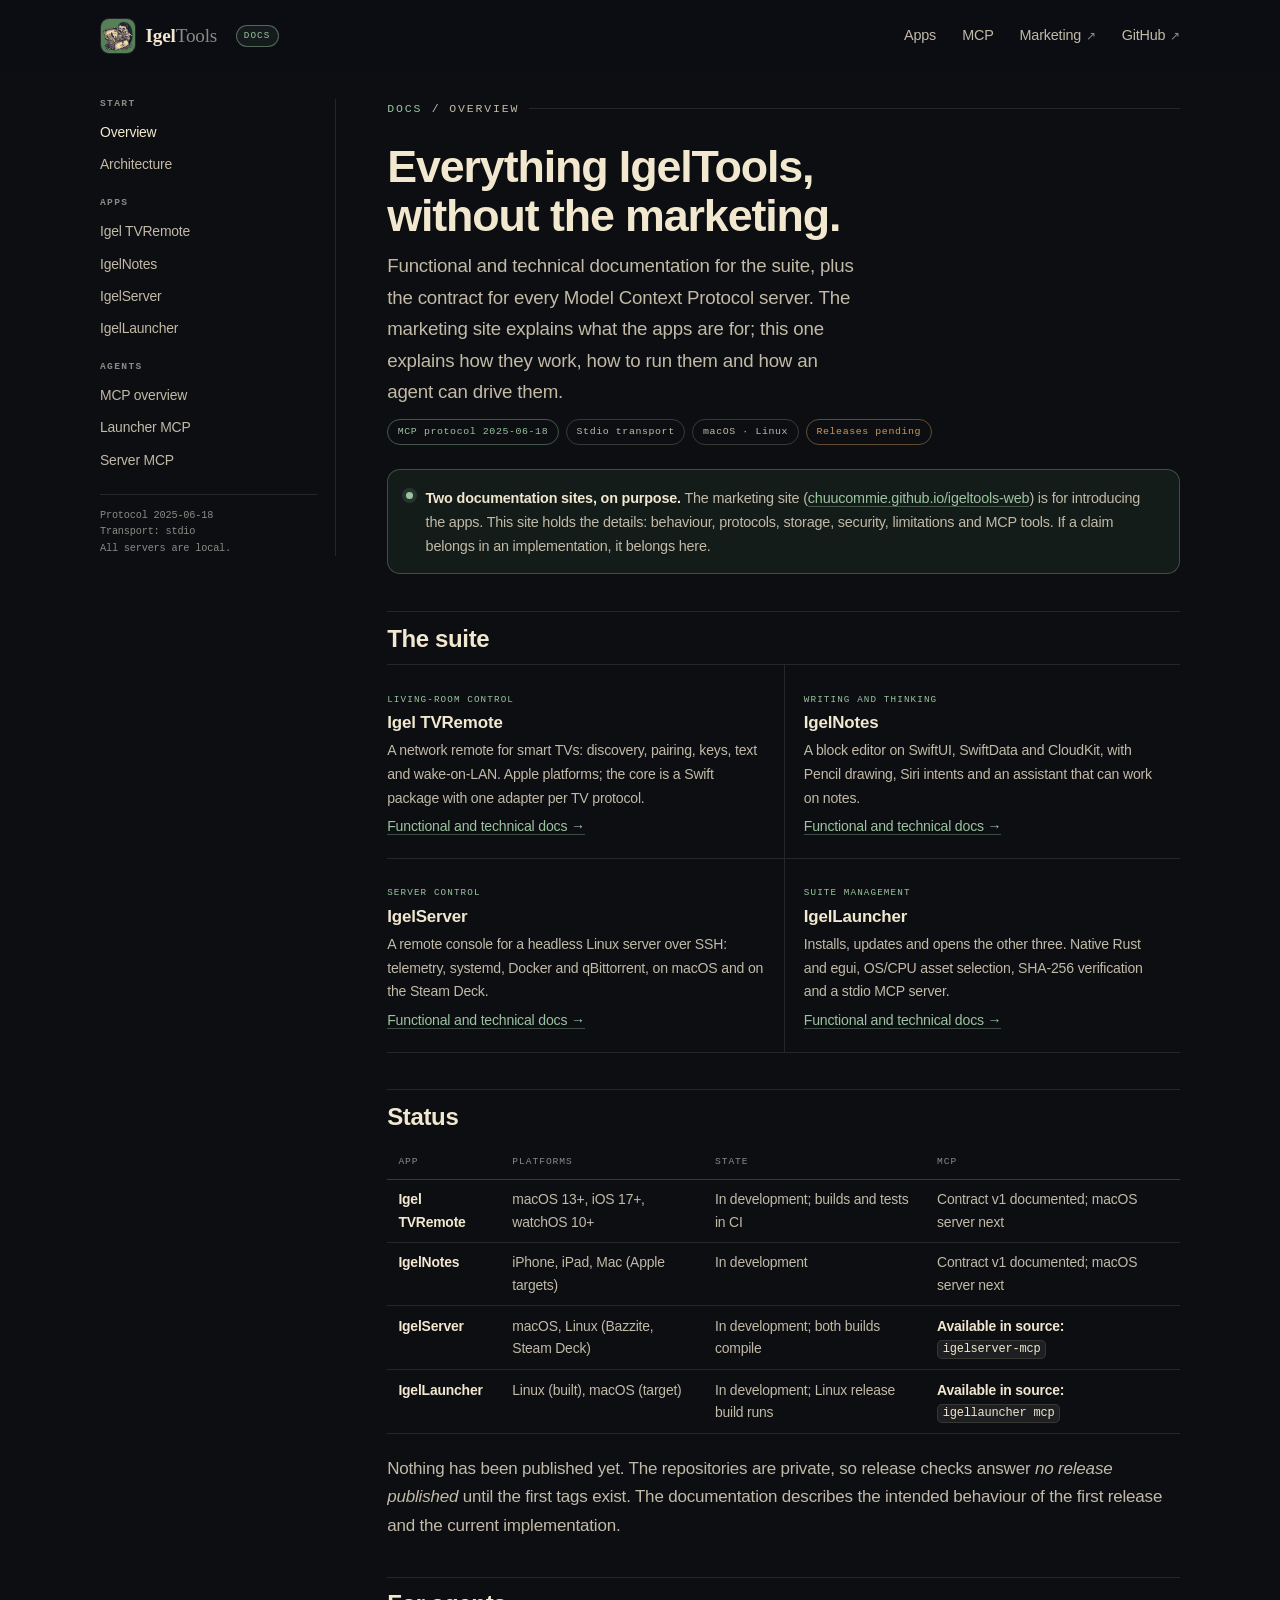
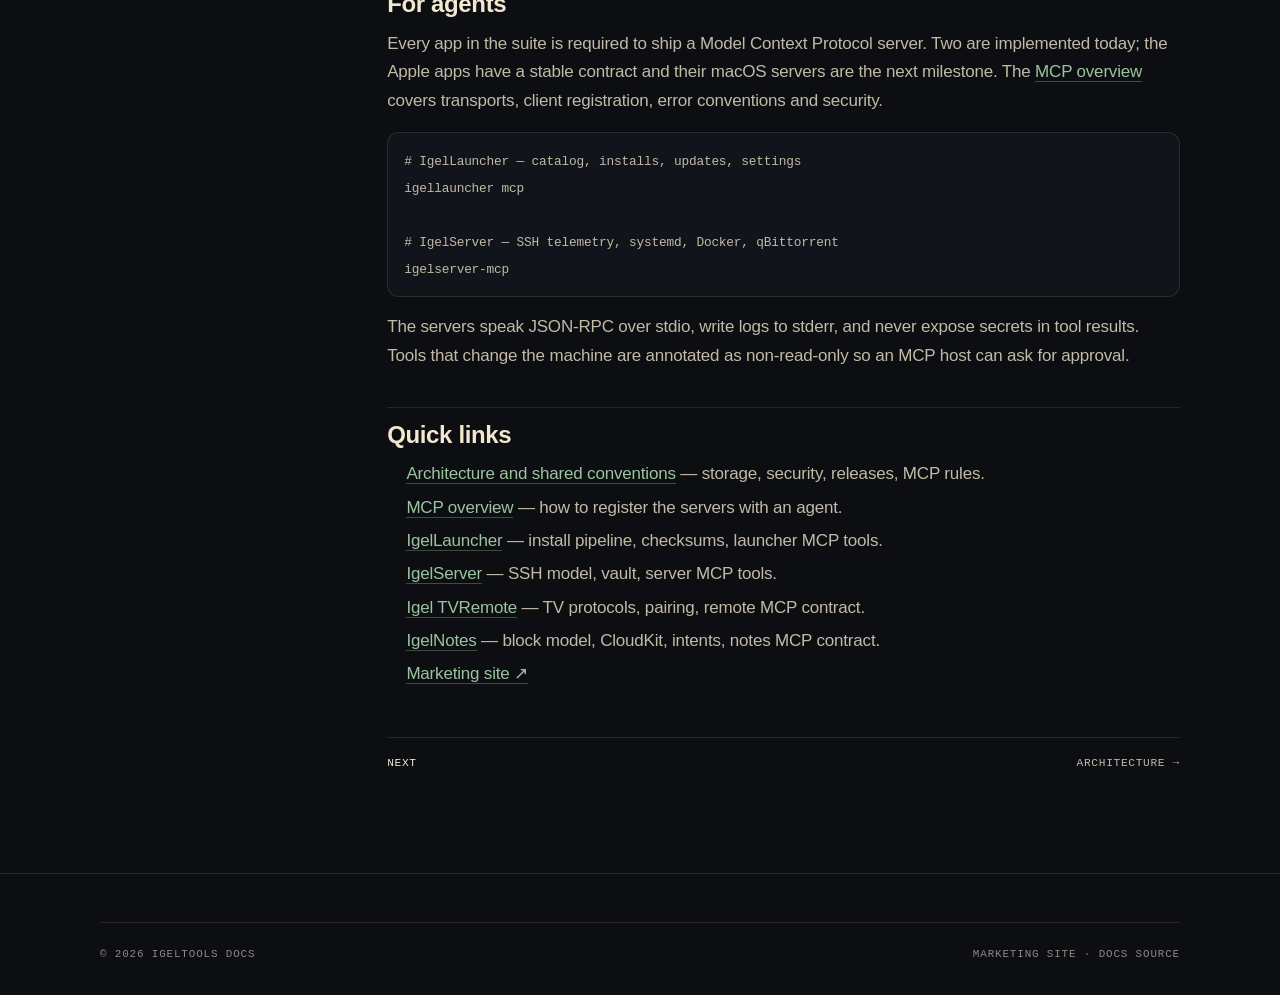
==== commit 3d055f2d: "Clarify MCP availability in the status tables Both implemented servers are in source; neither is par" ====
--- a/index.html
+++ b/index.html
@@ -113,13 +113,13 @@
           <td><strong>IgelServer</strong></td>
           <td>macOS, Linux (Bazzite, Steam Deck)</td>
           <td>In development; both builds compile</td>
-          <td><strong>Available:</strong> <code>igelserver-mcp</code></td>
+          <td><strong>Available in source:</strong> <code>igelserver-mcp</code></td>
         </tr>
         <tr>
           <td><strong>IgelLauncher</strong></td>
           <td>Linux (built), macOS (target)</td>
           <td>In development; Linux release build runs</td>
-          <td><strong>Available:</strong> <code>igellauncher mcp</code></td>
+          <td><strong>Available in source:</strong> <code>igellauncher mcp</code></td>
         </tr>
       </tbody>
     </table>
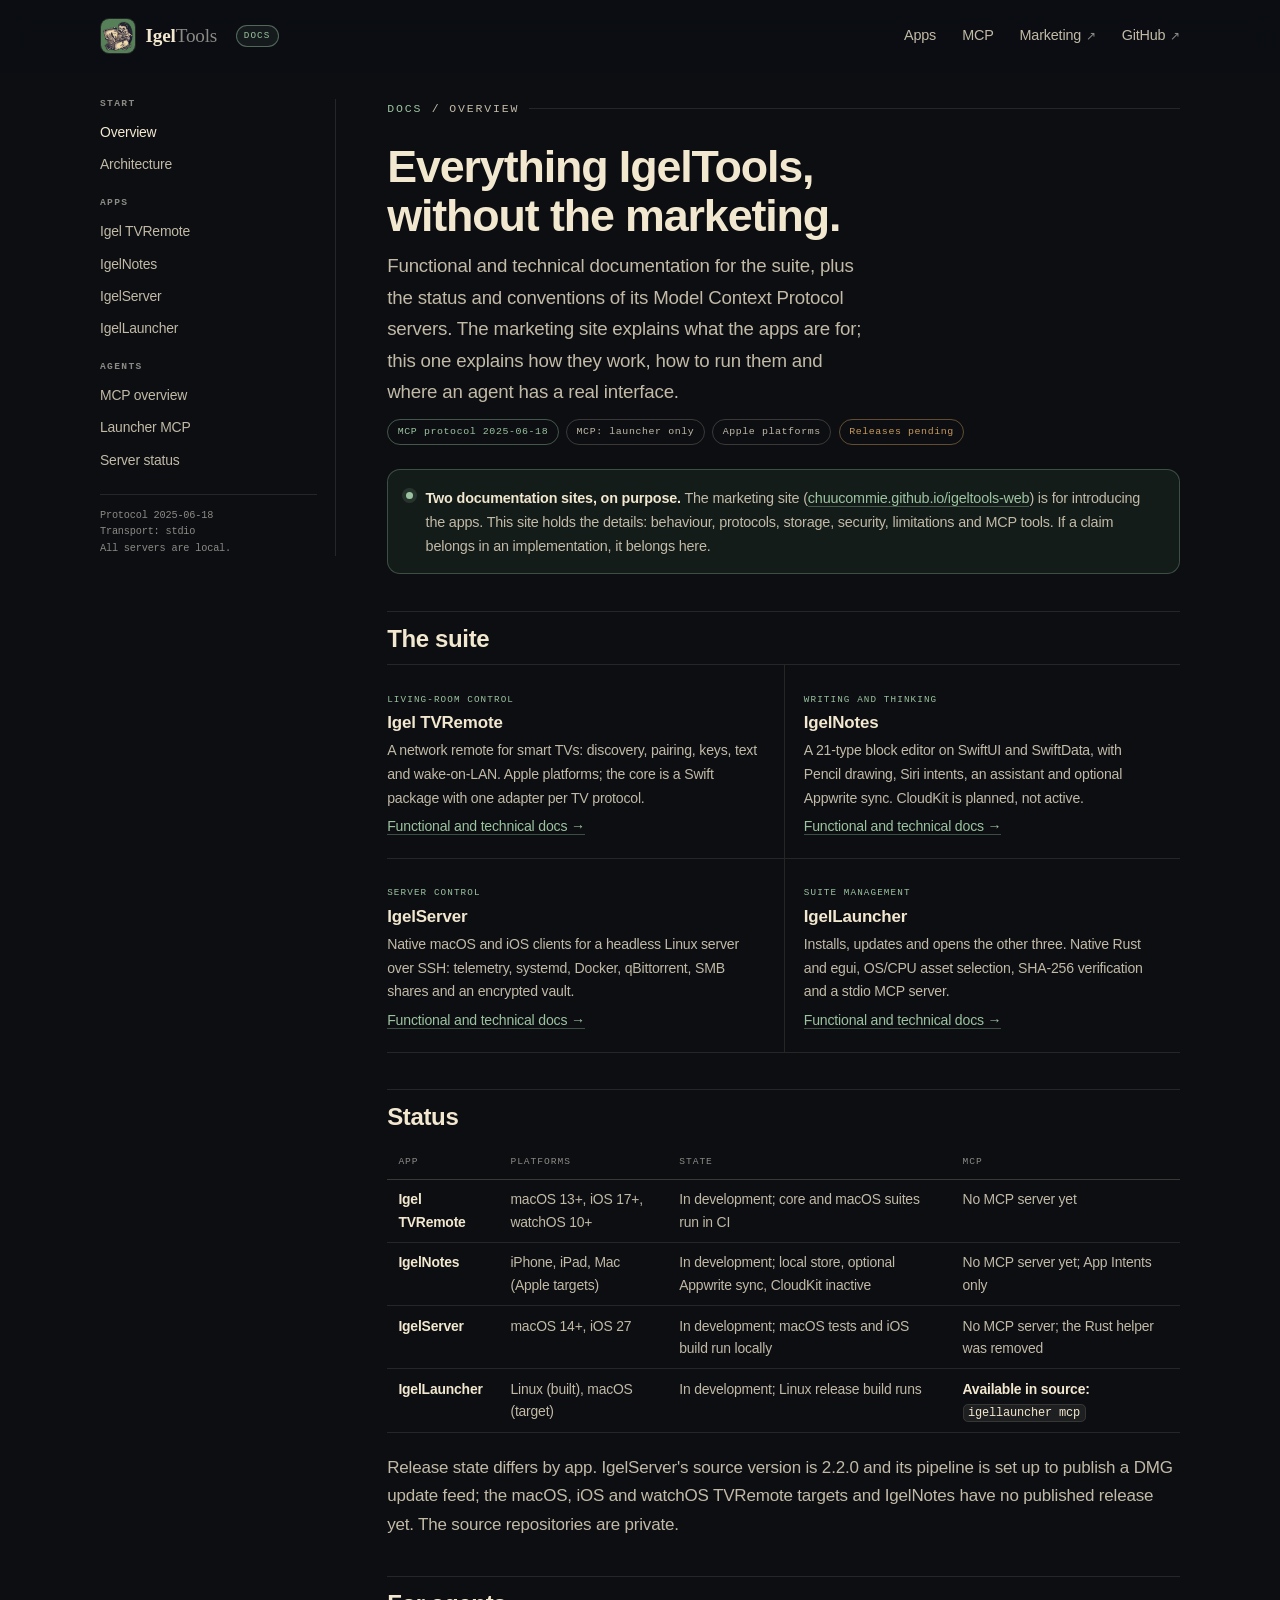
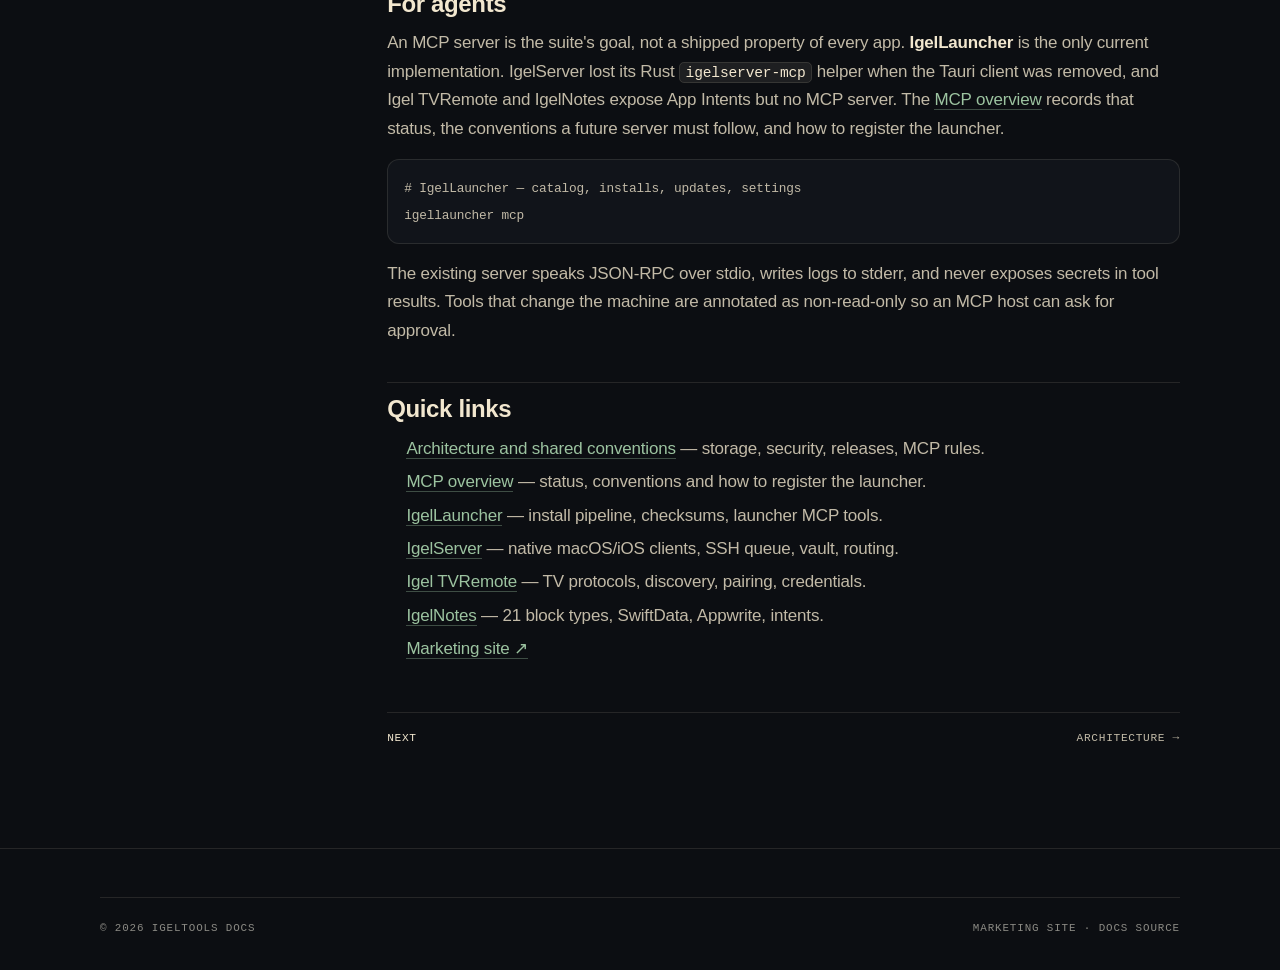
==== commit 6eeecc8d: "Update docs for current IgelServer, IgelNotes and TVRemote" ====
--- a/index.html
+++ b/index.html
@@ -4,7 +4,7 @@
 <meta charset="utf-8">
 <meta name="viewport" content="width=device-width, initial-scale=1">
 <title>IgelTools Docs — functional, technical and MCP reference</title>
-<meta name="description" content="Functional and technical documentation for the IgelTools suite and its Model Context Protocol servers: Igel TVRemote, IgelNotes, IgelServer and IgelLauncher.">
+<meta name="description" content="Functional and technical documentation for Igel TVRemote, IgelNotes, IgelServer and IgelLauncher, plus the current MCP status of the suite.">
 <meta name="theme-color" content="#0c0e12">
 <link rel="icon" href="assets/icons/igeltools-64.png" type="image/png" sizes="64x64">
 <link rel="stylesheet" href="assets/css/style.css">
@@ -42,19 +42,19 @@
     <h2>Agents</h2>
     <a href="mcp/index.html">MCP overview</a>
     <a href="apps/igellauncher.html#mcp">Launcher MCP</a>
-    <a href="apps/igelserver.html#mcp">Server MCP</a>
+    <a href="apps/igelserver.html#mcp">Server status</a>
     <span class="side-note">Protocol 2025-06-18<br>Transport: stdio<br>All servers are local.</span>
   </aside>
 
   <main class="docs-content" id="main">
     <p class="eyebrow"><span class="num">Docs</span> / Overview</p>
     <h1>Everything IgelTools, without the marketing.</h1>
-    <p class="lede">Functional and technical documentation for the suite, plus the contract for every Model Context Protocol server. The marketing site explains what the apps are for; this one explains how they work, how to run them and how an agent can drive them.</p>
+    <p class="lede">Functional and technical documentation for the suite, plus the status and conventions of its Model Context Protocol servers. The marketing site explains what the apps are for; this one explains how they work, how to run them and where an agent has a real interface.</p>
 
     <div class="doc-meta">
       <span class="pill pill--green">MCP protocol 2025-06-18</span>
-      <span class="pill">Stdio transport</span>
-      <span class="pill">macOS · Linux</span>
+      <span class="pill">MCP: launcher only</span>
+      <span class="pill">Apple platforms</span>
       <span class="pill pill--amber">Releases pending</span>
     </div>
 
@@ -74,13 +74,13 @@
       <div class="doc-card">
         <span class="kicker">Writing and thinking</span>
         <h3>IgelNotes</h3>
-        <p>A block editor on SwiftUI, SwiftData and CloudKit, with Pencil drawing, Siri intents and an assistant that can work on notes.</p>
+        <p>A 21-type block editor on SwiftUI and SwiftData, with Pencil drawing, Siri intents, an assistant and optional Appwrite sync. CloudKit is planned, not active.</p>
         <p><a href="apps/igelnotes.html">Functional and technical docs →</a></p>
       </div>
       <div class="doc-card">
         <span class="kicker">Server control</span>
         <h3>IgelServer</h3>
-        <p>A remote console for a headless Linux server over SSH: telemetry, systemd, Docker and qBittorrent, on macOS and on the Steam Deck.</p>
+        <p>Native macOS and iOS clients for a headless Linux server over SSH: telemetry, systemd, Docker, qBittorrent, SMB shares and an encrypted vault.</p>
         <p><a href="apps/igelserver.html">Functional and technical docs →</a></p>
       </div>
       <div class="doc-card">
@@ -100,20 +100,20 @@
         <tr>
           <td><strong>Igel TVRemote</strong></td>
           <td>macOS 13+, iOS 17+, watchOS 10+</td>
-          <td>In development; builds and tests in CI</td>
-          <td>Contract v1 documented; macOS server next</td>
+          <td>In development; core and macOS suites run in CI</td>
+          <td>No MCP server yet</td>
         </tr>
         <tr>
           <td><strong>IgelNotes</strong></td>
           <td>iPhone, iPad, Mac (Apple targets)</td>
-          <td>In development</td>
-          <td>Contract v1 documented; macOS server next</td>
+          <td>In development; local store, optional Appwrite sync, CloudKit inactive</td>
+          <td>No MCP server yet; App Intents only</td>
         </tr>
         <tr>
           <td><strong>IgelServer</strong></td>
-          <td>macOS, Linux (Bazzite, Steam Deck)</td>
-          <td>In development; both builds compile</td>
-          <td><strong>Available in source:</strong> <code>igelserver-mcp</code></td>
+          <td>macOS 14+, iOS 27</td>
+          <td>In development; macOS tests and iOS build run locally</td>
+          <td>No MCP server; the Rust helper was removed</td>
         </tr>
         <tr>
           <td><strong>IgelLauncher</strong></td>
@@ -123,25 +123,22 @@
         </tr>
       </tbody>
     </table>
-    <p>Nothing has been published yet. The repositories are private, so release checks answer <em>no release published</em> until the first tags exist. The documentation describes the intended behaviour of the first release and the current implementation.</p>
+    <p>Release state differs by app. IgelServer's source version is 2.2.0 and its pipeline is set up to publish a DMG update feed; the macOS, iOS and watchOS TVRemote targets and IgelNotes have no published release yet. The source repositories are private.</p>
 
     <h2 id="agents">For agents</h2>
-    <p>Every app in the suite is required to ship a Model Context Protocol server. Two are implemented today; the Apple apps have a stable contract and their macOS servers are the next milestone. The <a href="mcp/index.html">MCP overview</a> covers transports, client registration, error conventions and security.</p>
+    <p>An MCP server is the suite's goal, not a shipped property of every app. <strong>IgelLauncher</strong> is the only current implementation. IgelServer lost its Rust <code>igelserver-mcp</code> helper when the Tauri client was removed, and Igel TVRemote and IgelNotes expose App Intents but no MCP server. The <a href="mcp/index.html">MCP overview</a> records that status, the conventions a future server must follow, and how to register the launcher.</p>
     <pre><code># IgelLauncher — catalog, installs, updates, settings
-igellauncher mcp
-
-# IgelServer — SSH telemetry, systemd, Docker, qBittorrent
-igelserver-mcp</code></pre>
-    <p>The servers speak JSON-RPC over stdio, write logs to stderr, and never expose secrets in tool results. Tools that change the machine are annotated as non-read-only so an MCP host can ask for approval.</p>
+igellauncher mcp</code></pre>
+    <p>The existing server speaks JSON-RPC over stdio, writes logs to stderr, and never exposes secrets in tool results. Tools that change the machine are annotated as non-read-only so an MCP host can ask for approval.</p>
 
     <h2 id="quick-links">Quick links</h2>
     <ul>
       <li><a href="architecture.html">Architecture and shared conventions</a> — storage, security, releases, MCP rules.</li>
-      <li><a href="mcp/index.html">MCP overview</a> — how to register the servers with an agent.</li>
+      <li><a href="mcp/index.html">MCP overview</a> — status, conventions and how to register the launcher.</li>
       <li><a href="apps/igellauncher.html">IgelLauncher</a> — install pipeline, checksums, launcher MCP tools.</li>
-      <li><a href="apps/igelserver.html">IgelServer</a> — SSH model, vault, server MCP tools.</li>
-      <li><a href="apps/igeltvremote.html">Igel TVRemote</a> — TV protocols, pairing, remote MCP contract.</li>
-      <li><a href="apps/igelnotes.html">IgelNotes</a> — block model, CloudKit, intents, notes MCP contract.</li>
+      <li><a href="apps/igelserver.html">IgelServer</a> — native macOS/iOS clients, SSH queue, vault, routing.</li>
+      <li><a href="apps/igeltvremote.html">Igel TVRemote</a> — TV protocols, discovery, pairing, credentials.</li>
+      <li><a href="apps/igelnotes.html">IgelNotes</a> — 21 block types, SwiftData, Appwrite, intents.</li>
       <li><a href="https://chuucommie.github.io/igeltools-web/" target="_blank" rel="noreferrer">Marketing site ↗</a></li>
     </ul>
 
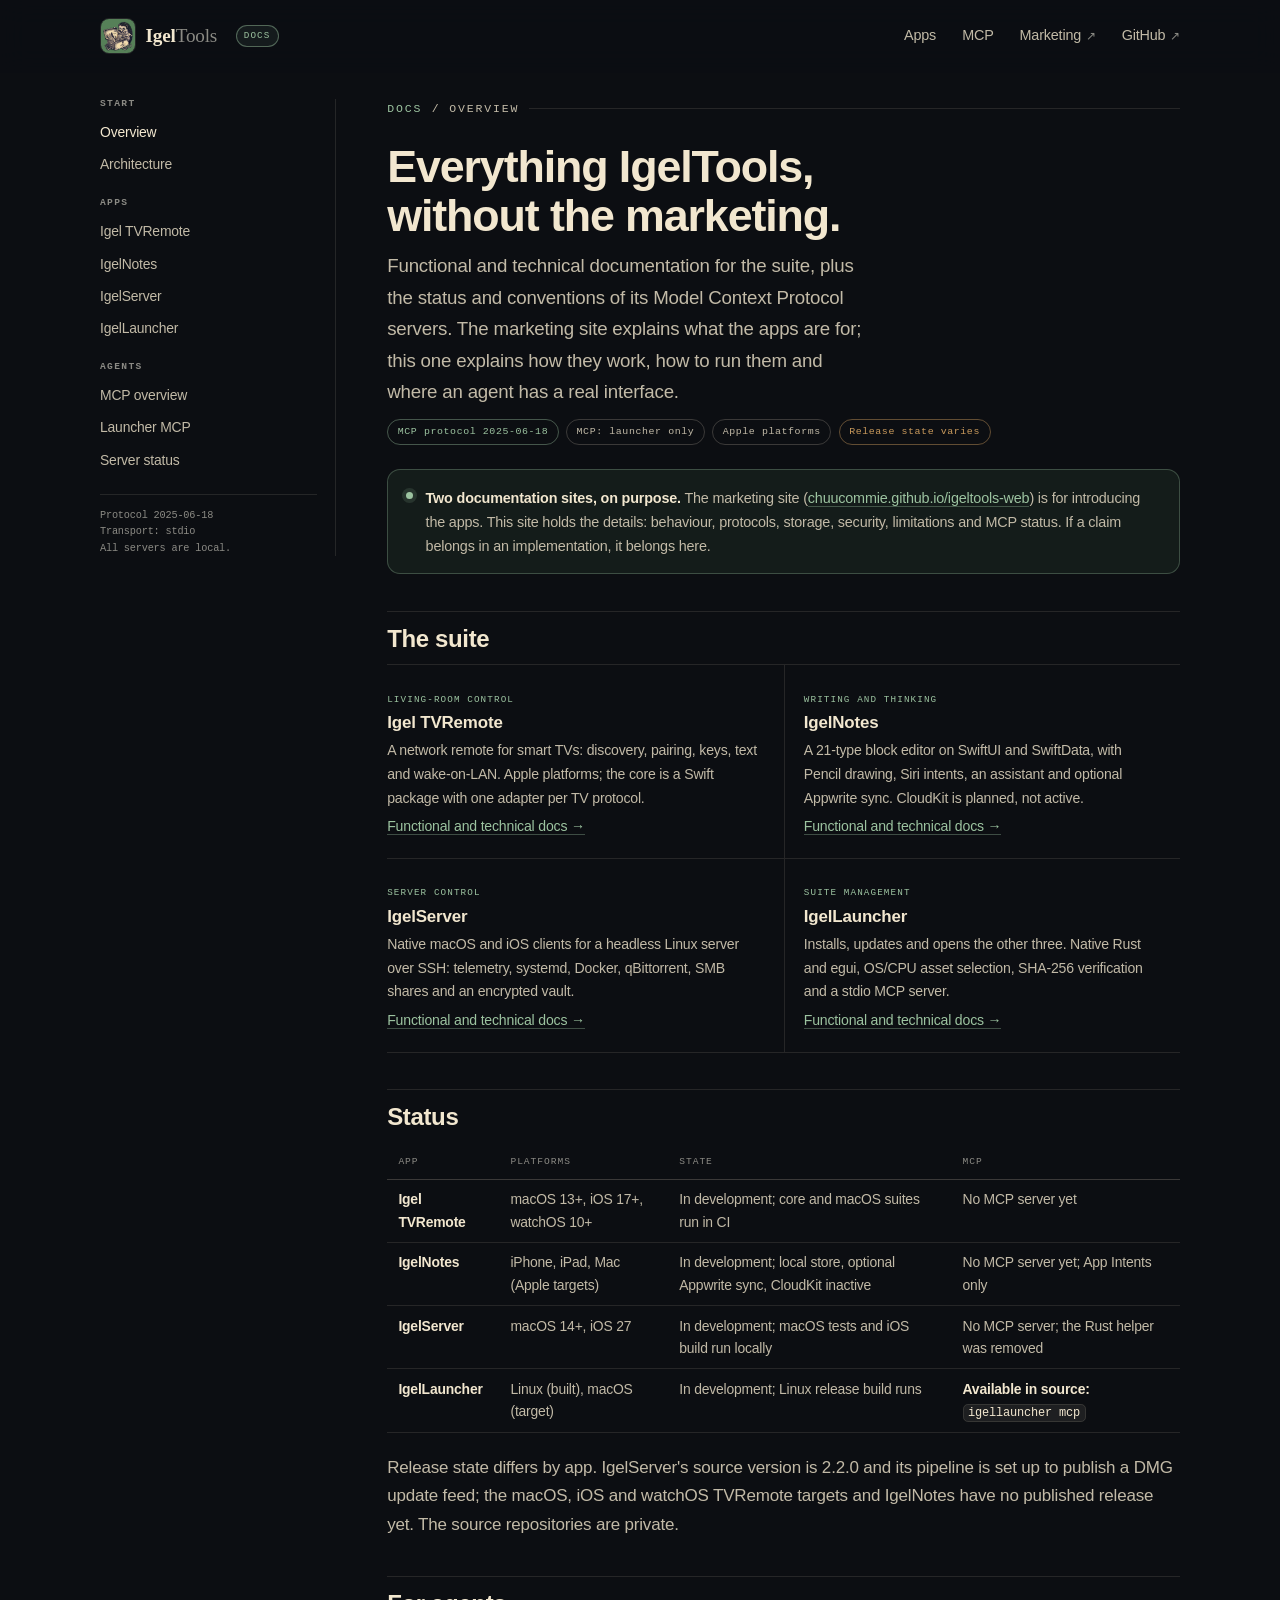
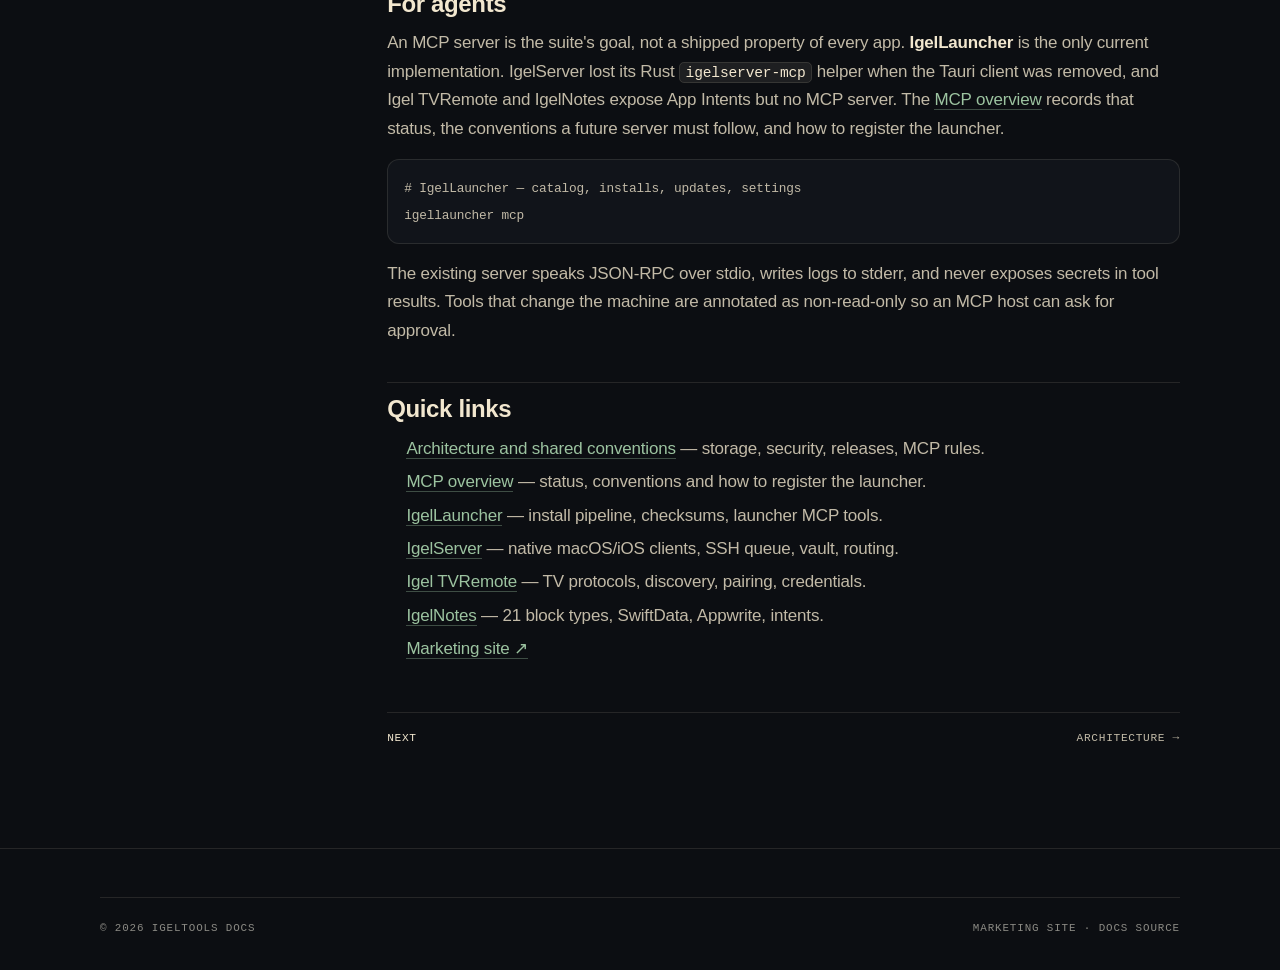
==== commit 265676db: "Align overview pills with current release and MCP status" ====
--- a/index.html
+++ b/index.html
@@ -55,12 +55,12 @@
       <span class="pill pill--green">MCP protocol 2025-06-18</span>
       <span class="pill">MCP: launcher only</span>
       <span class="pill">Apple platforms</span>
-      <span class="pill pill--amber">Releases pending</span>
+      <span class="pill pill--amber">Release state varies</span>
     </div>
 
     <div class="callout">
       <span class="dot dot-live" aria-hidden="true"></span>
-      <p><strong>Two documentation sites, on purpose.</strong> The marketing site (<a href="https://chuucommie.github.io/igeltools-web/" target="_blank" rel="noreferrer">chuucommie.github.io/igeltools-web</a>) is for introducing the apps. This site holds the details: behaviour, protocols, storage, security, limitations and MCP tools. If a claim belongs in an implementation, it belongs here.</p>
+      <p><strong>Two documentation sites, on purpose.</strong> The marketing site (<a href="https://chuucommie.github.io/igeltools-web/" target="_blank" rel="noreferrer">chuucommie.github.io/igeltools-web</a>) is for introducing the apps. This site holds the details: behaviour, protocols, storage, security, limitations and MCP status. If a claim belongs in an implementation, it belongs here.</p>
     </div>
 
     <h2 id="apps">The suite</h2>
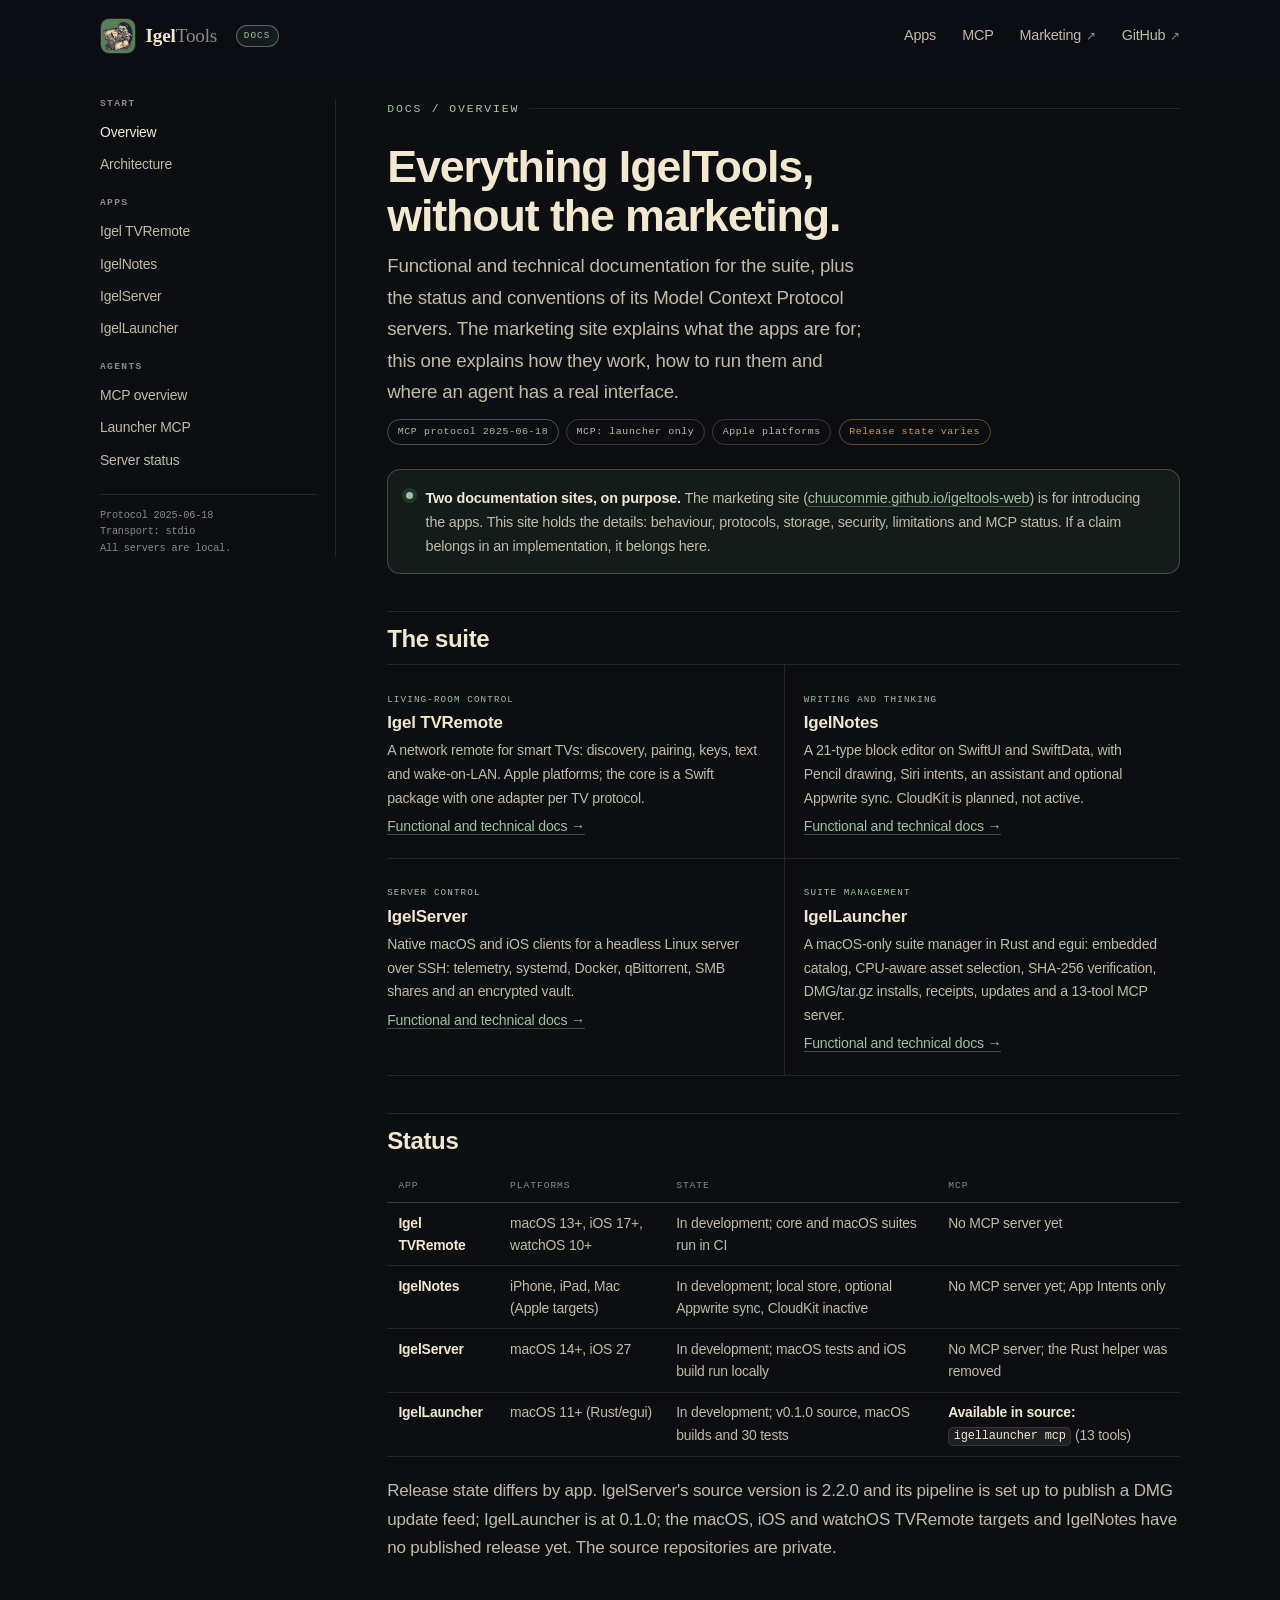
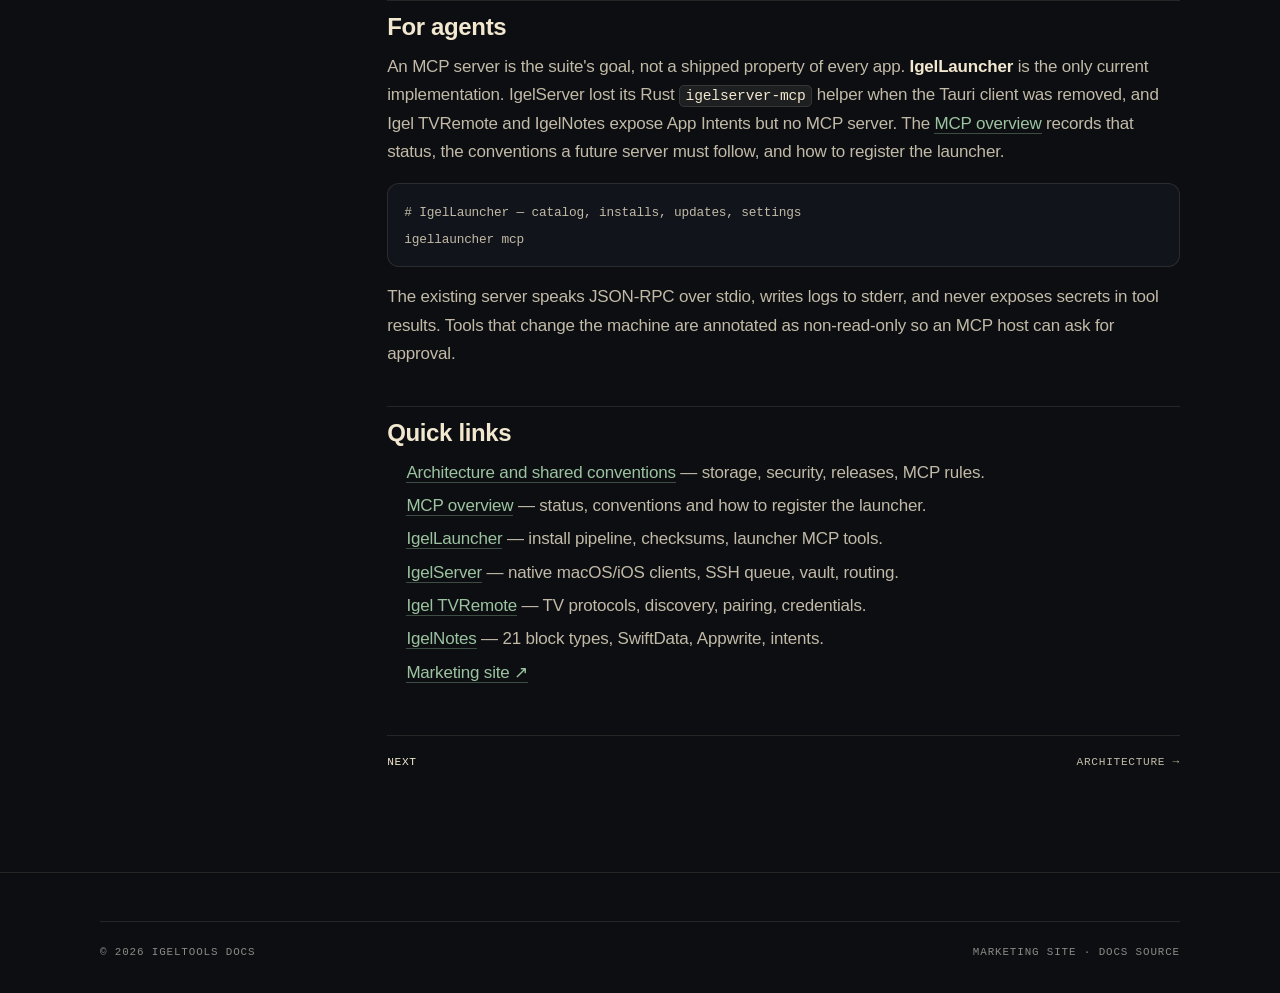
==== commit 58e3ea7a: "Update launcher docs for the macOS-only Rust build" ====
--- a/index.html
+++ b/index.html
@@ -86,7 +86,7 @@
       <div class="doc-card">
         <span class="kicker">Suite management</span>
         <h3>IgelLauncher</h3>
-        <p>Installs, updates and opens the other three. Native Rust and egui, OS/CPU asset selection, SHA-256 verification and a stdio MCP server.</p>
+        <p>A macOS-only suite manager in Rust and egui: embedded catalog, CPU-aware asset selection, SHA-256 verification, DMG/tar.gz installs, receipts, updates and a 13-tool MCP server.</p>
         <p><a href="apps/igellauncher.html">Functional and technical docs →</a></p>
       </div>
     </div>
@@ -117,13 +117,13 @@
         </tr>
         <tr>
           <td><strong>IgelLauncher</strong></td>
-          <td>Linux (built), macOS (target)</td>
-          <td>In development; Linux release build runs</td>
-          <td><strong>Available in source:</strong> <code>igellauncher mcp</code></td>
+          <td>macOS 11+ (Rust/egui)</td>
+          <td>In development; v0.1.0 source, macOS builds and 30 tests</td>
+          <td><strong>Available in source:</strong> <code>igellauncher mcp</code> (13 tools)</td>
         </tr>
       </tbody>
     </table>
-    <p>Release state differs by app. IgelServer's source version is 2.2.0 and its pipeline is set up to publish a DMG update feed; the macOS, iOS and watchOS TVRemote targets and IgelNotes have no published release yet. The source repositories are private.</p>
+    <p>Release state differs by app. IgelServer's source version is 2.2.0 and its pipeline is set up to publish a DMG update feed; IgelLauncher is at 0.1.0; the macOS, iOS and watchOS TVRemote targets and IgelNotes have no published release yet. The source repositories are private.</p>
 
     <h2 id="agents">For agents</h2>
     <p>An MCP server is the suite's goal, not a shipped property of every app. <strong>IgelLauncher</strong> is the only current implementation. IgelServer lost its Rust <code>igelserver-mcp</code> helper when the Tauri client was removed, and Igel TVRemote and IgelNotes expose App Intents but no MCP server. The <a href="mcp/index.html">MCP overview</a> records that status, the conventions a future server must follow, and how to register the launcher.</p>
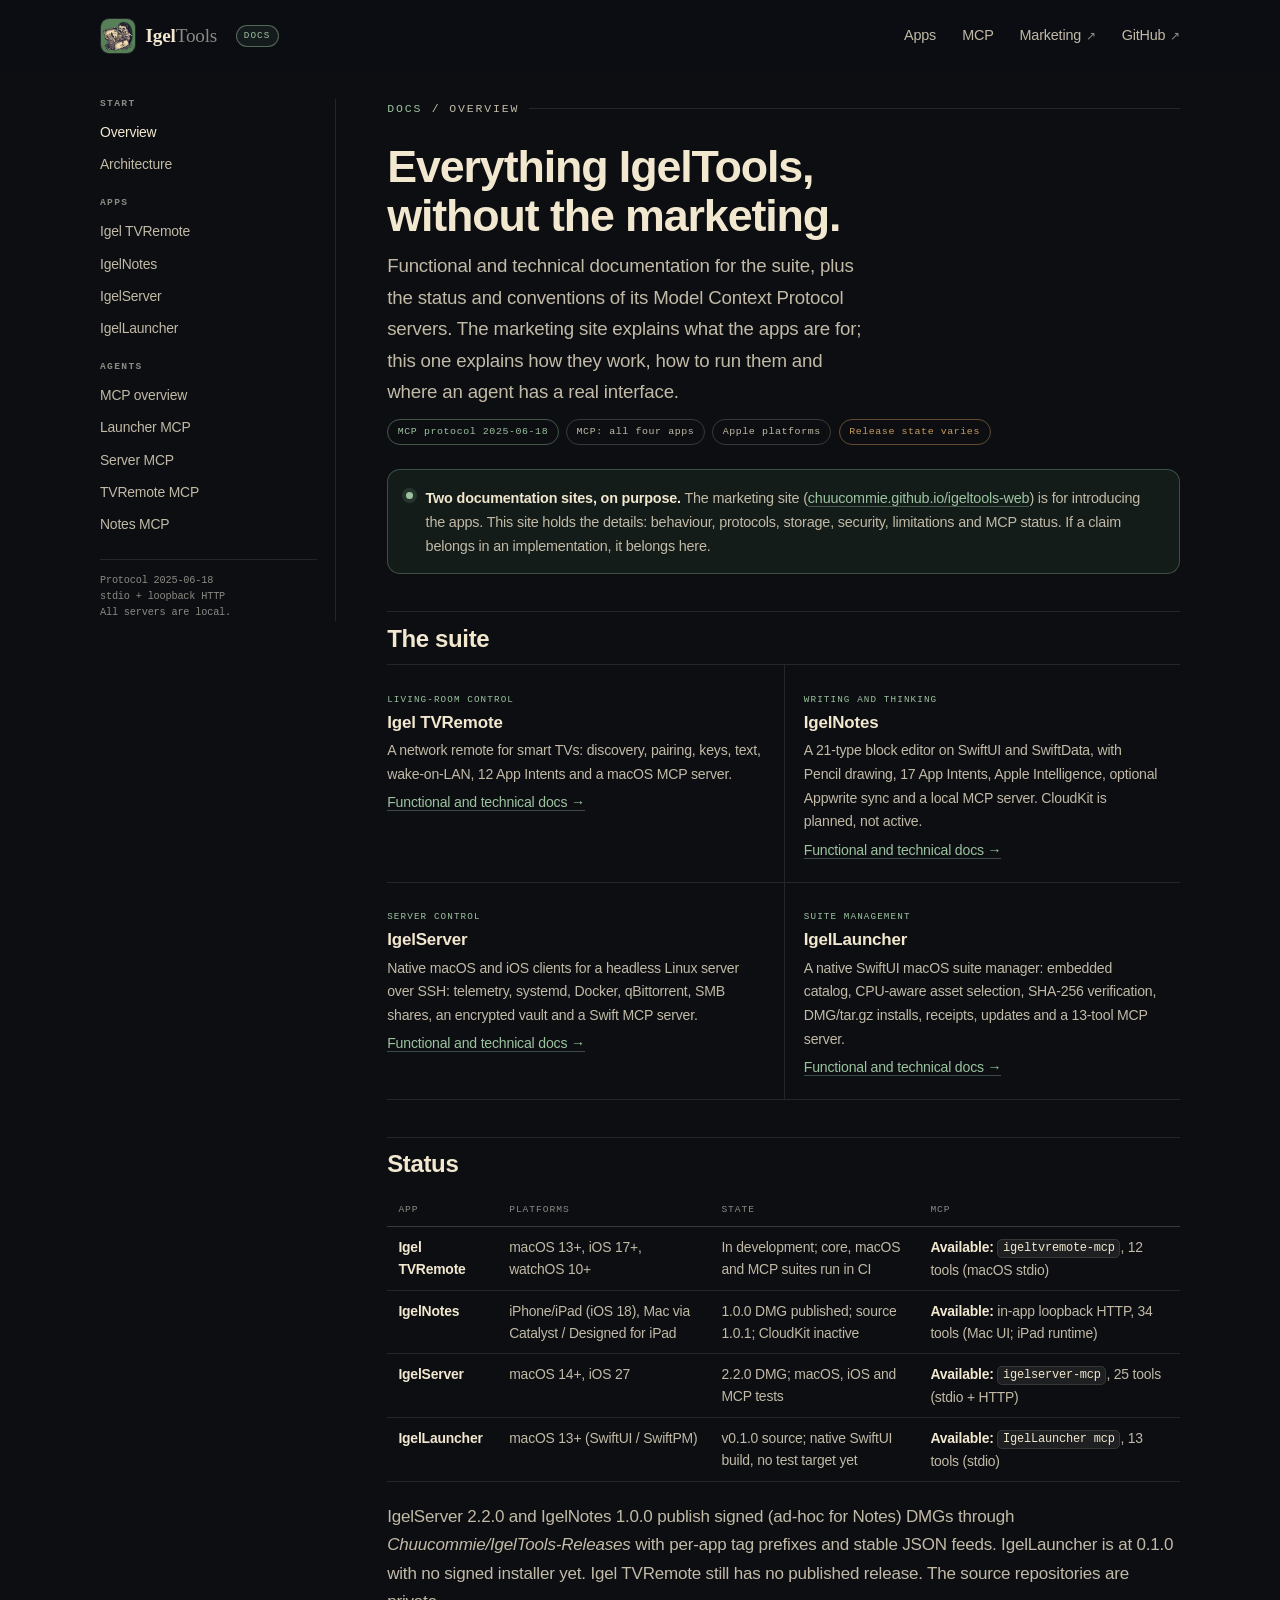
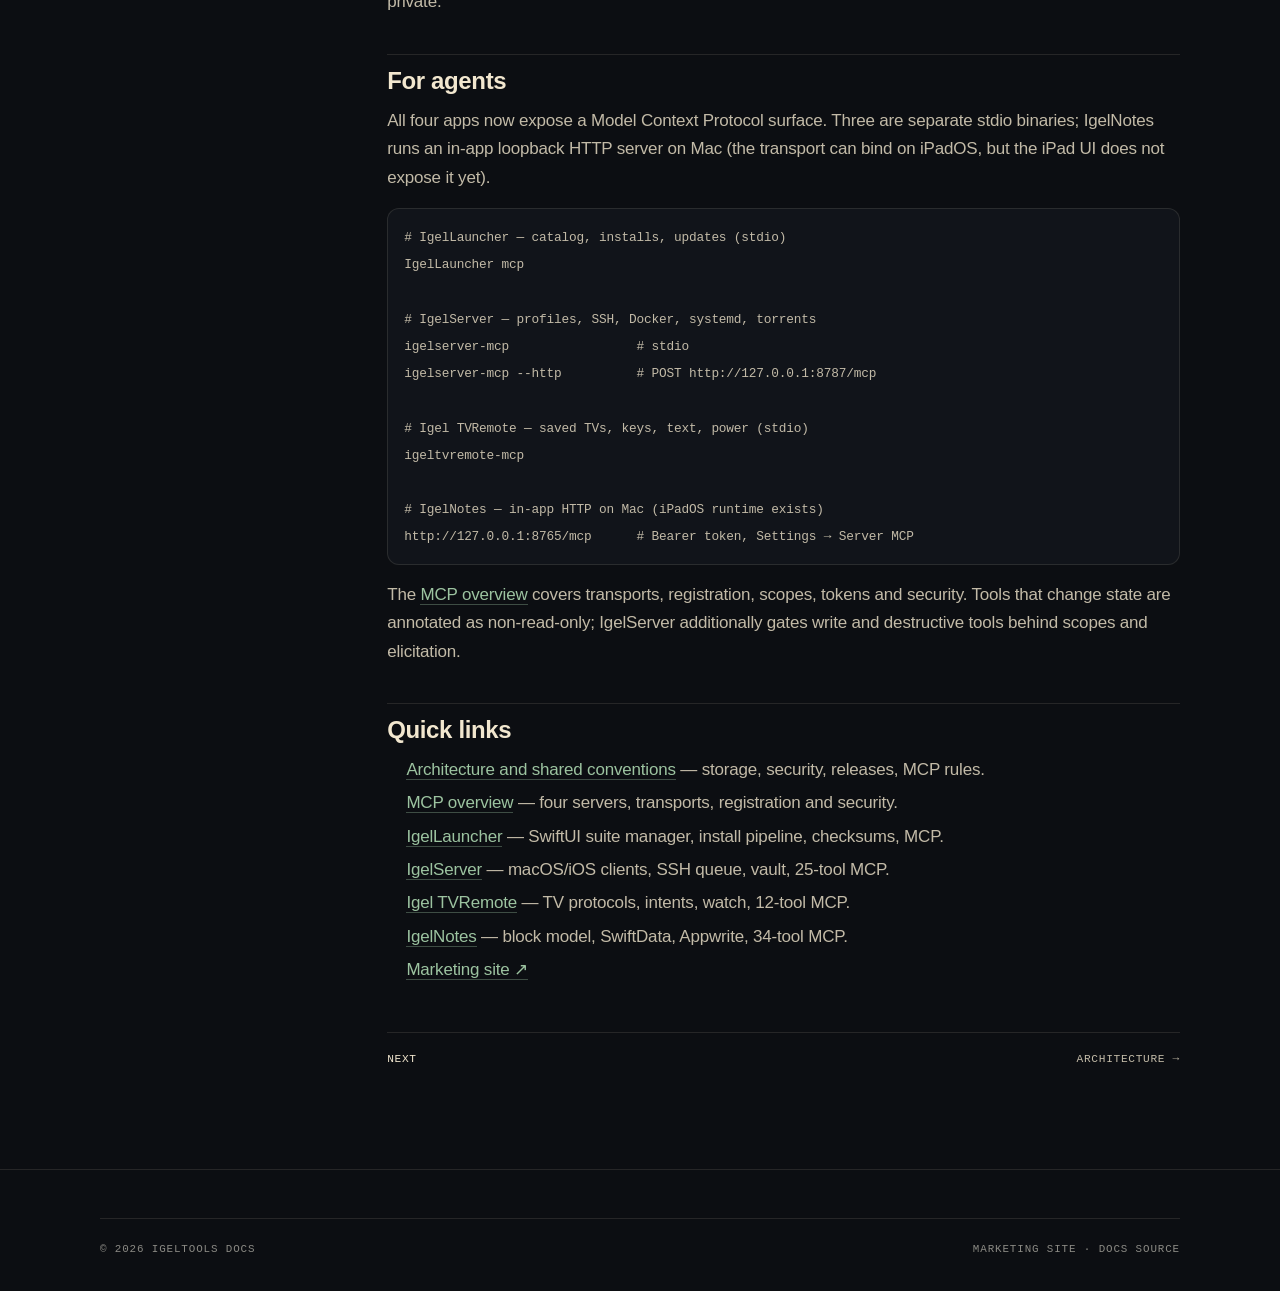
==== commit 8d1613a6: "Align docs with current Swift apps and four MCP servers" ====
--- a/index.html
+++ b/index.html
@@ -42,8 +42,10 @@
     <h2>Agents</h2>
     <a href="mcp/index.html">MCP overview</a>
     <a href="apps/igellauncher.html#mcp">Launcher MCP</a>
-    <a href="apps/igelserver.html#mcp">Server status</a>
-    <span class="side-note">Protocol 2025-06-18<br>Transport: stdio<br>All servers are local.</span>
+    <a href="apps/igelserver.html#mcp">Server MCP</a>
+    <a href="apps/igeltvremote.html#mcp">TVRemote MCP</a>
+    <a href="apps/igelnotes.html#mcp">Notes MCP</a>
+    <span class="side-note">Protocol 2025-06-18<br>stdio + loopback HTTP<br>All servers are local.</span>
   </aside>
 
   <main class="docs-content" id="main">
@@ -53,7 +55,7 @@
 
     <div class="doc-meta">
       <span class="pill pill--green">MCP protocol 2025-06-18</span>
-      <span class="pill">MCP: launcher only</span>
+      <span class="pill">MCP: all four apps</span>
       <span class="pill">Apple platforms</span>
       <span class="pill pill--amber">Release state varies</span>
     </div>
@@ -68,25 +70,25 @@
       <div class="doc-card">
         <span class="kicker">Living-room control</span>
         <h3>Igel TVRemote</h3>
-        <p>A network remote for smart TVs: discovery, pairing, keys, text and wake-on-LAN. Apple platforms; the core is a Swift package with one adapter per TV protocol.</p>
+        <p>A network remote for smart TVs: discovery, pairing, keys, text, wake-on-LAN, 12 App Intents and a macOS MCP server.</p>
         <p><a href="apps/igeltvremote.html">Functional and technical docs →</a></p>
       </div>
       <div class="doc-card">
         <span class="kicker">Writing and thinking</span>
         <h3>IgelNotes</h3>
-        <p>A 21-type block editor on SwiftUI and SwiftData, with Pencil drawing, Siri intents, an assistant and optional Appwrite sync. CloudKit is planned, not active.</p>
+        <p>A 21-type block editor on SwiftUI and SwiftData, with Pencil drawing, 17 App Intents, Apple Intelligence, optional Appwrite sync and a local MCP server. CloudKit is planned, not active.</p>
         <p><a href="apps/igelnotes.html">Functional and technical docs →</a></p>
       </div>
       <div class="doc-card">
         <span class="kicker">Server control</span>
         <h3>IgelServer</h3>
-        <p>Native macOS and iOS clients for a headless Linux server over SSH: telemetry, systemd, Docker, qBittorrent, SMB shares and an encrypted vault.</p>
+        <p>Native macOS and iOS clients for a headless Linux server over SSH: telemetry, systemd, Docker, qBittorrent, SMB shares, an encrypted vault and a Swift MCP server.</p>
         <p><a href="apps/igelserver.html">Functional and technical docs →</a></p>
       </div>
       <div class="doc-card">
         <span class="kicker">Suite management</span>
         <h3>IgelLauncher</h3>
-        <p>A macOS-only suite manager in Rust and egui: embedded catalog, CPU-aware asset selection, SHA-256 verification, DMG/tar.gz installs, receipts, updates and a 13-tool MCP server.</p>
+        <p>A native SwiftUI macOS suite manager: embedded catalog, CPU-aware asset selection, SHA-256 verification, DMG/tar.gz installs, receipts, updates and a 13-tool MCP server.</p>
         <p><a href="apps/igellauncher.html">Functional and technical docs →</a></p>
       </div>
     </div>
@@ -100,45 +102,55 @@
         <tr>
           <td><strong>Igel TVRemote</strong></td>
           <td>macOS 13+, iOS 17+, watchOS 10+</td>
-          <td>In development; core and macOS suites run in CI</td>
-          <td>No MCP server yet</td>
+          <td>In development; core, macOS and MCP suites run in CI</td>
+          <td><strong>Available:</strong> <code>igeltvremote-mcp</code>, 12 tools (macOS stdio)</td>
         </tr>
         <tr>
           <td><strong>IgelNotes</strong></td>
-          <td>iPhone, iPad, Mac (Apple targets)</td>
-          <td>In development; local store, optional Appwrite sync, CloudKit inactive</td>
-          <td>No MCP server yet; App Intents only</td>
+          <td>iPhone/iPad (iOS 18), Mac via Catalyst / Designed for iPad</td>
+          <td>1.0.0 DMG published; source 1.0.1; CloudKit inactive</td>
+          <td><strong>Available:</strong> in-app loopback HTTP, 34 tools (Mac UI; iPad runtime)</td>
         </tr>
         <tr>
           <td><strong>IgelServer</strong></td>
           <td>macOS 14+, iOS 27</td>
-          <td>In development; macOS tests and iOS build run locally</td>
-          <td>No MCP server; the Rust helper was removed</td>
+          <td>2.2.0 DMG; macOS, iOS and MCP tests</td>
+          <td><strong>Available:</strong> <code>igelserver-mcp</code>, 25 tools (stdio + HTTP)</td>
         </tr>
         <tr>
           <td><strong>IgelLauncher</strong></td>
-          <td>macOS 11+ (Rust/egui)</td>
-          <td>In development; v0.1.0 source, macOS builds and 30 tests</td>
-          <td><strong>Available in source:</strong> <code>igellauncher mcp</code> (13 tools)</td>
+          <td>macOS 13+ (SwiftUI / SwiftPM)</td>
+          <td>v0.1.0 source; native SwiftUI build, no test target yet</td>
+          <td><strong>Available:</strong> <code>IgelLauncher mcp</code>, 13 tools (stdio)</td>
         </tr>
       </tbody>
     </table>
-    <p>Release state differs by app. IgelServer's source version is 2.2.0 and its pipeline is set up to publish a DMG update feed; IgelLauncher is at 0.1.0; the macOS, iOS and watchOS TVRemote targets and IgelNotes have no published release yet. The source repositories are private.</p>
+    <p>IgelServer 2.2.0 and IgelNotes 1.0.0 publish signed (ad-hoc for Notes) DMGs through <em>Chuucommie/IgelTools-Releases</em> with per-app tag prefixes and stable JSON feeds. IgelLauncher is at 0.1.0 with no signed installer yet. Igel TVRemote still has no published release. The source repositories are private.</p>
 
     <h2 id="agents">For agents</h2>
-    <p>An MCP server is the suite's goal, not a shipped property of every app. <strong>IgelLauncher</strong> is the only current implementation. IgelServer lost its Rust <code>igelserver-mcp</code> helper when the Tauri client was removed, and Igel TVRemote and IgelNotes expose App Intents but no MCP server. The <a href="mcp/index.html">MCP overview</a> records that status, the conventions a future server must follow, and how to register the launcher.</p>
-    <pre><code># IgelLauncher — catalog, installs, updates, settings
-igellauncher mcp</code></pre>
-    <p>The existing server speaks JSON-RPC over stdio, writes logs to stderr, and never exposes secrets in tool results. Tools that change the machine are annotated as non-read-only so an MCP host can ask for approval.</p>
+    <p>All four apps now expose a Model Context Protocol surface. Three are separate stdio binaries; IgelNotes runs an in-app loopback HTTP server on Mac (the transport can bind on iPadOS, but the iPad UI does not expose it yet).</p>
+    <pre><code># IgelLauncher — catalog, installs, updates (stdio)
+IgelLauncher mcp
+
+# IgelServer — profiles, SSH, Docker, systemd, torrents
+igelserver-mcp                 # stdio
+igelserver-mcp --http          # POST http://127.0.0.1:8787/mcp
+
+# Igel TVRemote — saved TVs, keys, text, power (stdio)
+igeltvremote-mcp
+
+# IgelNotes — in-app HTTP on Mac (iPadOS runtime exists)
+http://127.0.0.1:8765/mcp      # Bearer token, Settings → Server MCP</code></pre>
+    <p>The <a href="mcp/index.html">MCP overview</a> covers transports, registration, scopes, tokens and security. Tools that change state are annotated as non-read-only; IgelServer additionally gates write and destructive tools behind scopes and elicitation.</p>
 
     <h2 id="quick-links">Quick links</h2>
     <ul>
       <li><a href="architecture.html">Architecture and shared conventions</a> — storage, security, releases, MCP rules.</li>
-      <li><a href="mcp/index.html">MCP overview</a> — status, conventions and how to register the launcher.</li>
-      <li><a href="apps/igellauncher.html">IgelLauncher</a> — install pipeline, checksums, launcher MCP tools.</li>
-      <li><a href="apps/igelserver.html">IgelServer</a> — native macOS/iOS clients, SSH queue, vault, routing.</li>
-      <li><a href="apps/igeltvremote.html">Igel TVRemote</a> — TV protocols, discovery, pairing, credentials.</li>
-      <li><a href="apps/igelnotes.html">IgelNotes</a> — 21 block types, SwiftData, Appwrite, intents.</li>
+      <li><a href="mcp/index.html">MCP overview</a> — four servers, transports, registration and security.</li>
+      <li><a href="apps/igellauncher.html">IgelLauncher</a> — SwiftUI suite manager, install pipeline, checksums, MCP.</li>
+      <li><a href="apps/igelserver.html">IgelServer</a> — macOS/iOS clients, SSH queue, vault, 25-tool MCP.</li>
+      <li><a href="apps/igeltvremote.html">Igel TVRemote</a> — TV protocols, intents, watch, 12-tool MCP.</li>
+      <li><a href="apps/igelnotes.html">IgelNotes</a> — block model, SwiftData, Appwrite, 34-tool MCP.</li>
       <li><a href="https://chuucommie.github.io/igeltools-web/" target="_blank" rel="noreferrer">Marketing site ↗</a></li>
     </ul>
 
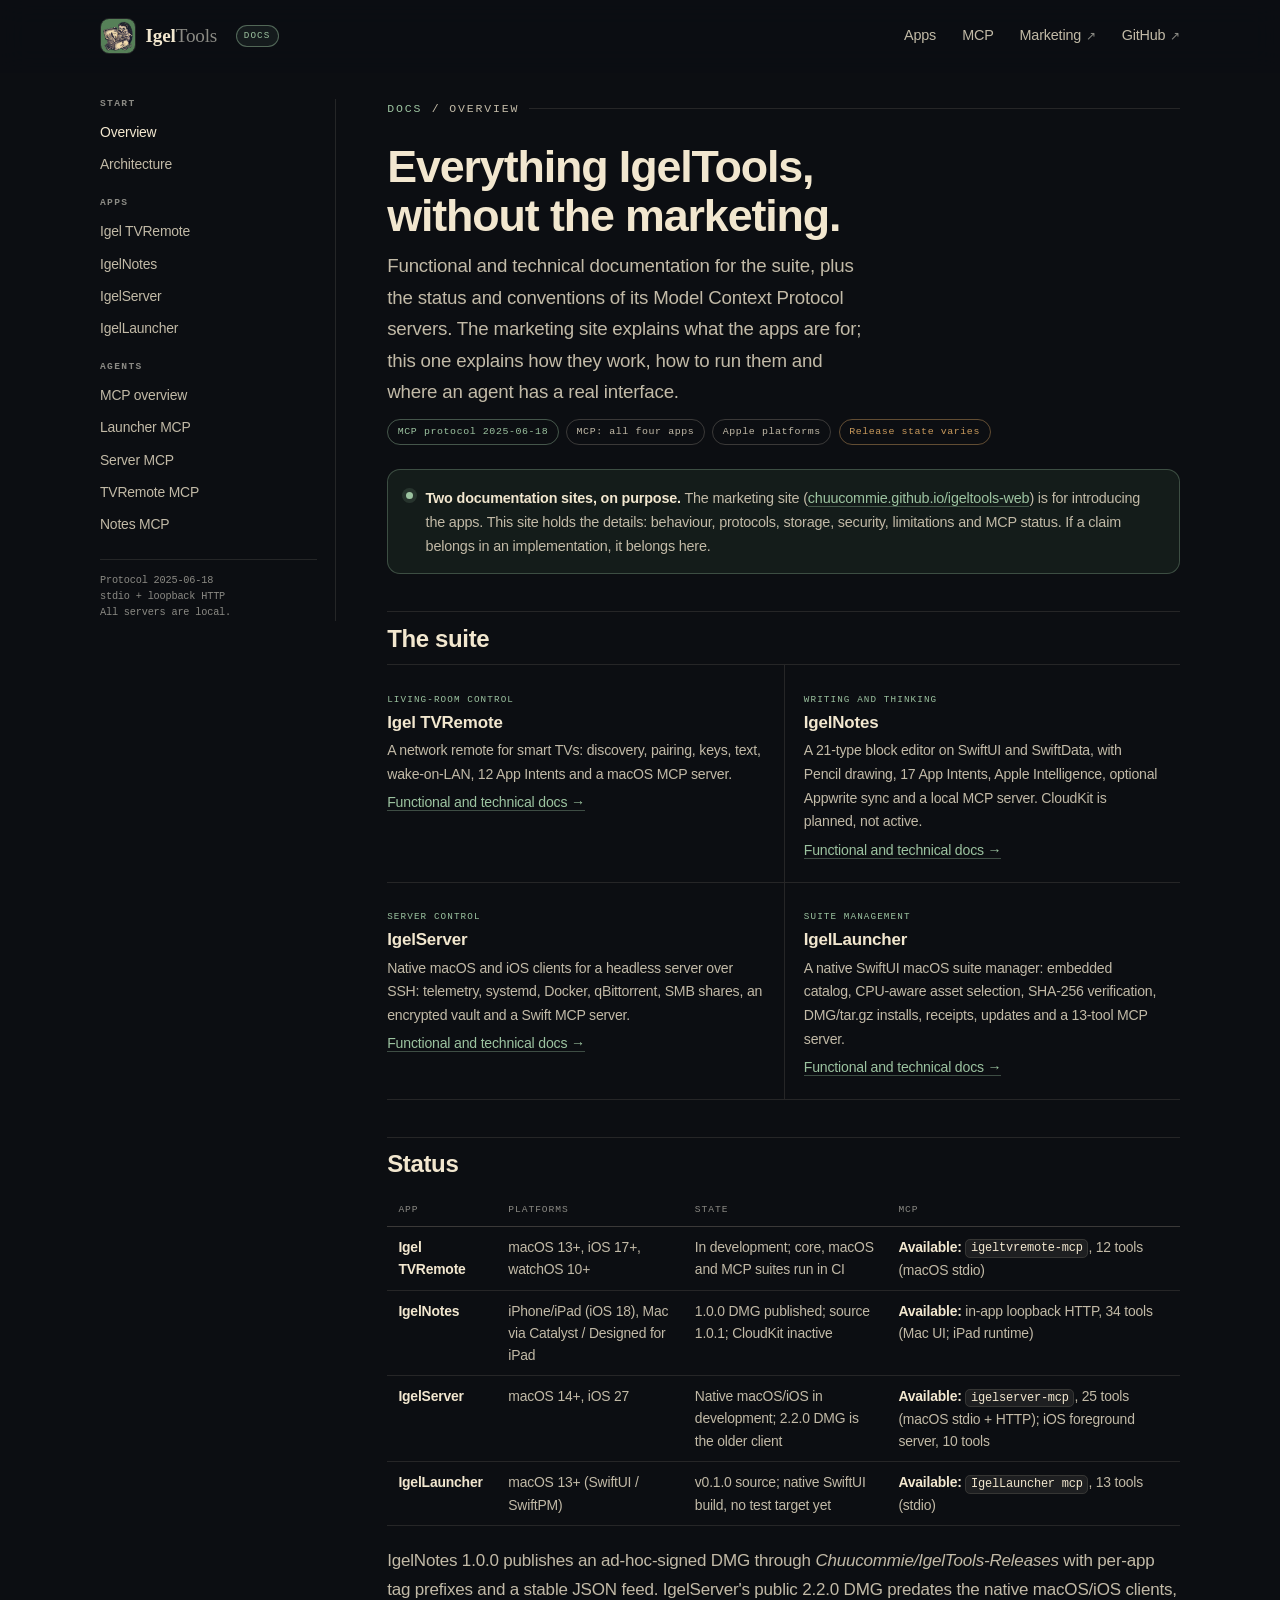
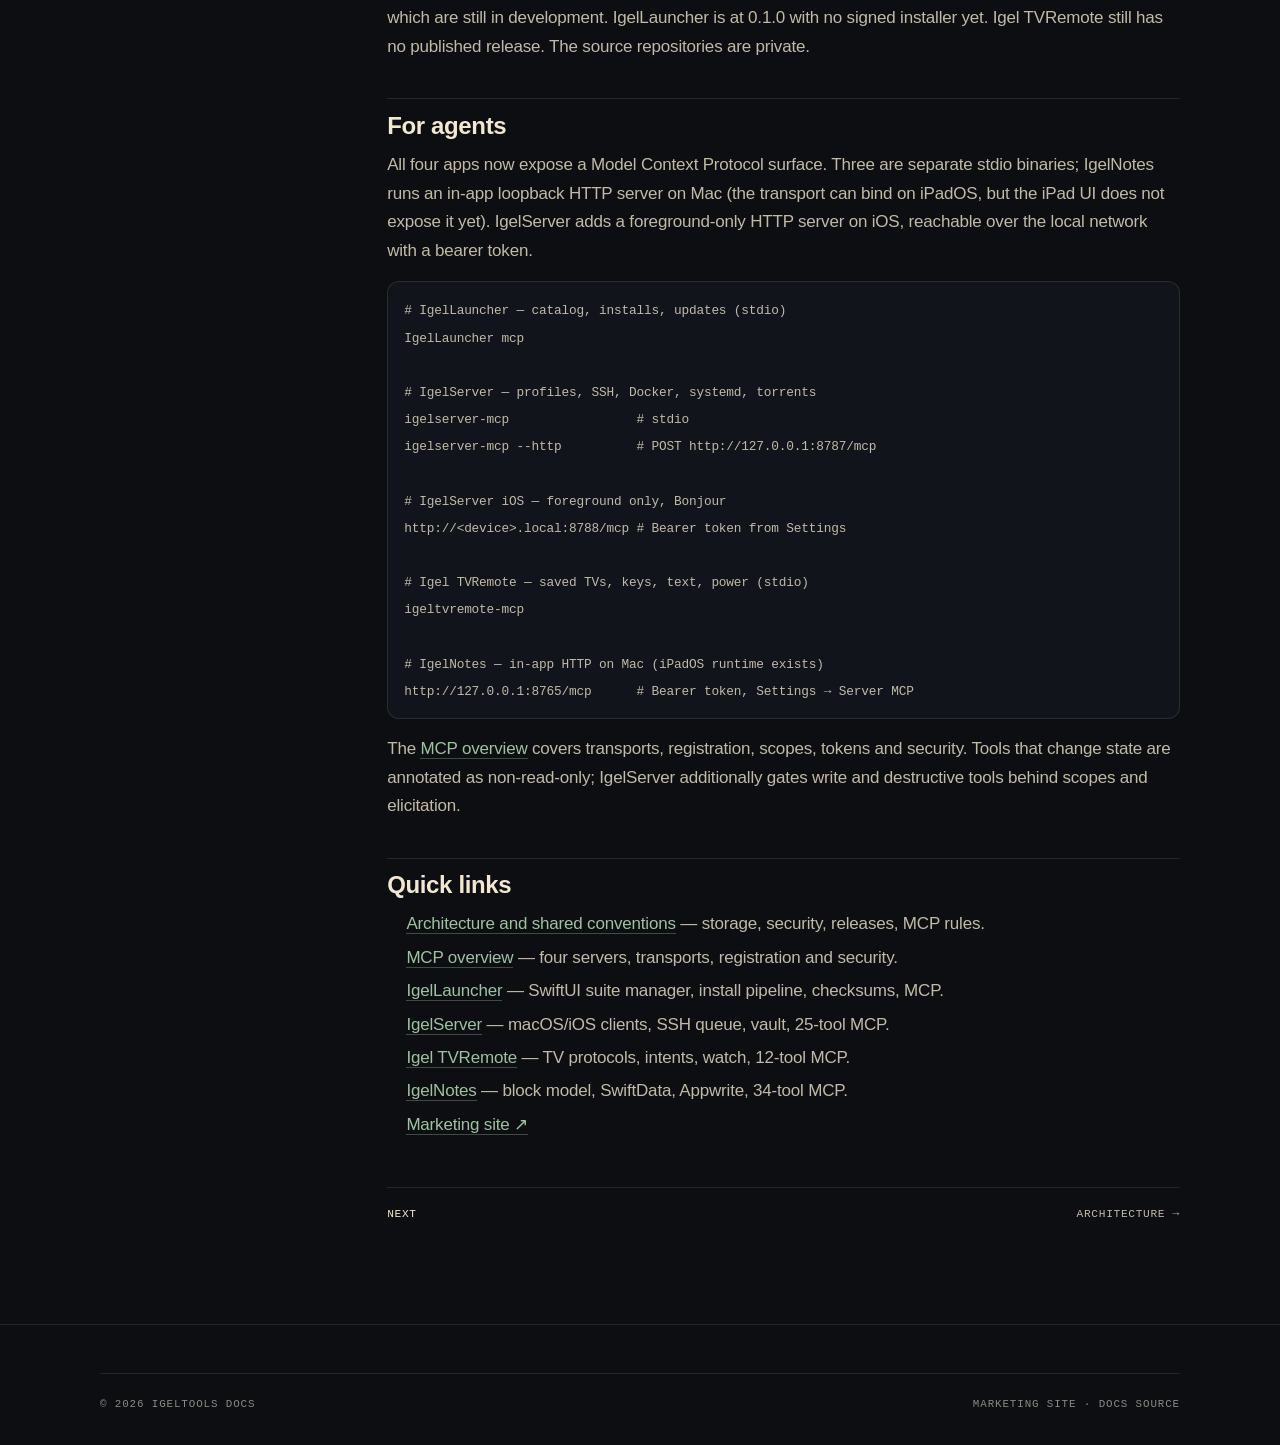
==== commit 9ca1853b: "Correct IgelServer release status and iOS MCP coverage" ====
--- a/index.html
+++ b/index.html
@@ -82,7 +82,7 @@
       <div class="doc-card">
         <span class="kicker">Server control</span>
         <h3>IgelServer</h3>
-        <p>Native macOS and iOS clients for a headless Linux server over SSH: telemetry, systemd, Docker, qBittorrent, SMB shares, an encrypted vault and a Swift MCP server.</p>
+        <p>Native macOS and iOS clients for a headless server over SSH: telemetry, systemd, Docker, qBittorrent, SMB shares, an encrypted vault and a Swift MCP server.</p>
         <p><a href="apps/igelserver.html">Functional and technical docs →</a></p>
       </div>
       <div class="doc-card">
@@ -114,8 +114,8 @@
         <tr>
           <td><strong>IgelServer</strong></td>
           <td>macOS 14+, iOS 27</td>
-          <td>2.2.0 DMG; macOS, iOS and MCP tests</td>
-          <td><strong>Available:</strong> <code>igelserver-mcp</code>, 25 tools (stdio + HTTP)</td>
+          <td>Native macOS/iOS in development; 2.2.0 DMG is the older client</td>
+          <td><strong>Available:</strong> <code>igelserver-mcp</code>, 25 tools (macOS stdio + HTTP); iOS foreground server, 10 tools</td>
         </tr>
         <tr>
           <td><strong>IgelLauncher</strong></td>
@@ -125,16 +125,19 @@
         </tr>
       </tbody>
     </table>
-    <p>IgelServer 2.2.0 and IgelNotes 1.0.0 publish signed (ad-hoc for Notes) DMGs through <em>Chuucommie/IgelTools-Releases</em> with per-app tag prefixes and stable JSON feeds. IgelLauncher is at 0.1.0 with no signed installer yet. Igel TVRemote still has no published release. The source repositories are private.</p>
+    <p>IgelNotes 1.0.0 publishes an ad-hoc-signed DMG through <em>Chuucommie/IgelTools-Releases</em> with per-app tag prefixes and a stable JSON feed. IgelServer's public 2.2.0 DMG predates the native macOS/iOS clients, which are still in development. IgelLauncher is at 0.1.0 with no signed installer yet. Igel TVRemote still has no published release. The source repositories are private.</p>
 
     <h2 id="agents">For agents</h2>
-    <p>All four apps now expose a Model Context Protocol surface. Three are separate stdio binaries; IgelNotes runs an in-app loopback HTTP server on Mac (the transport can bind on iPadOS, but the iPad UI does not expose it yet).</p>
+    <p>All four apps now expose a Model Context Protocol surface. Three are separate stdio binaries; IgelNotes runs an in-app loopback HTTP server on Mac (the transport can bind on iPadOS, but the iPad UI does not expose it yet). IgelServer adds a foreground-only HTTP server on iOS, reachable over the local network with a bearer token.</p>
     <pre><code># IgelLauncher — catalog, installs, updates (stdio)
 IgelLauncher mcp
 
 # IgelServer — profiles, SSH, Docker, systemd, torrents
 igelserver-mcp                 # stdio
 igelserver-mcp --http          # POST http://127.0.0.1:8787/mcp
+
+# IgelServer iOS — foreground only, Bonjour
+http://&lt;device&gt;.local:8788/mcp # Bearer token from Settings
 
 # Igel TVRemote — saved TVs, keys, text, power (stdio)
 igeltvremote-mcp
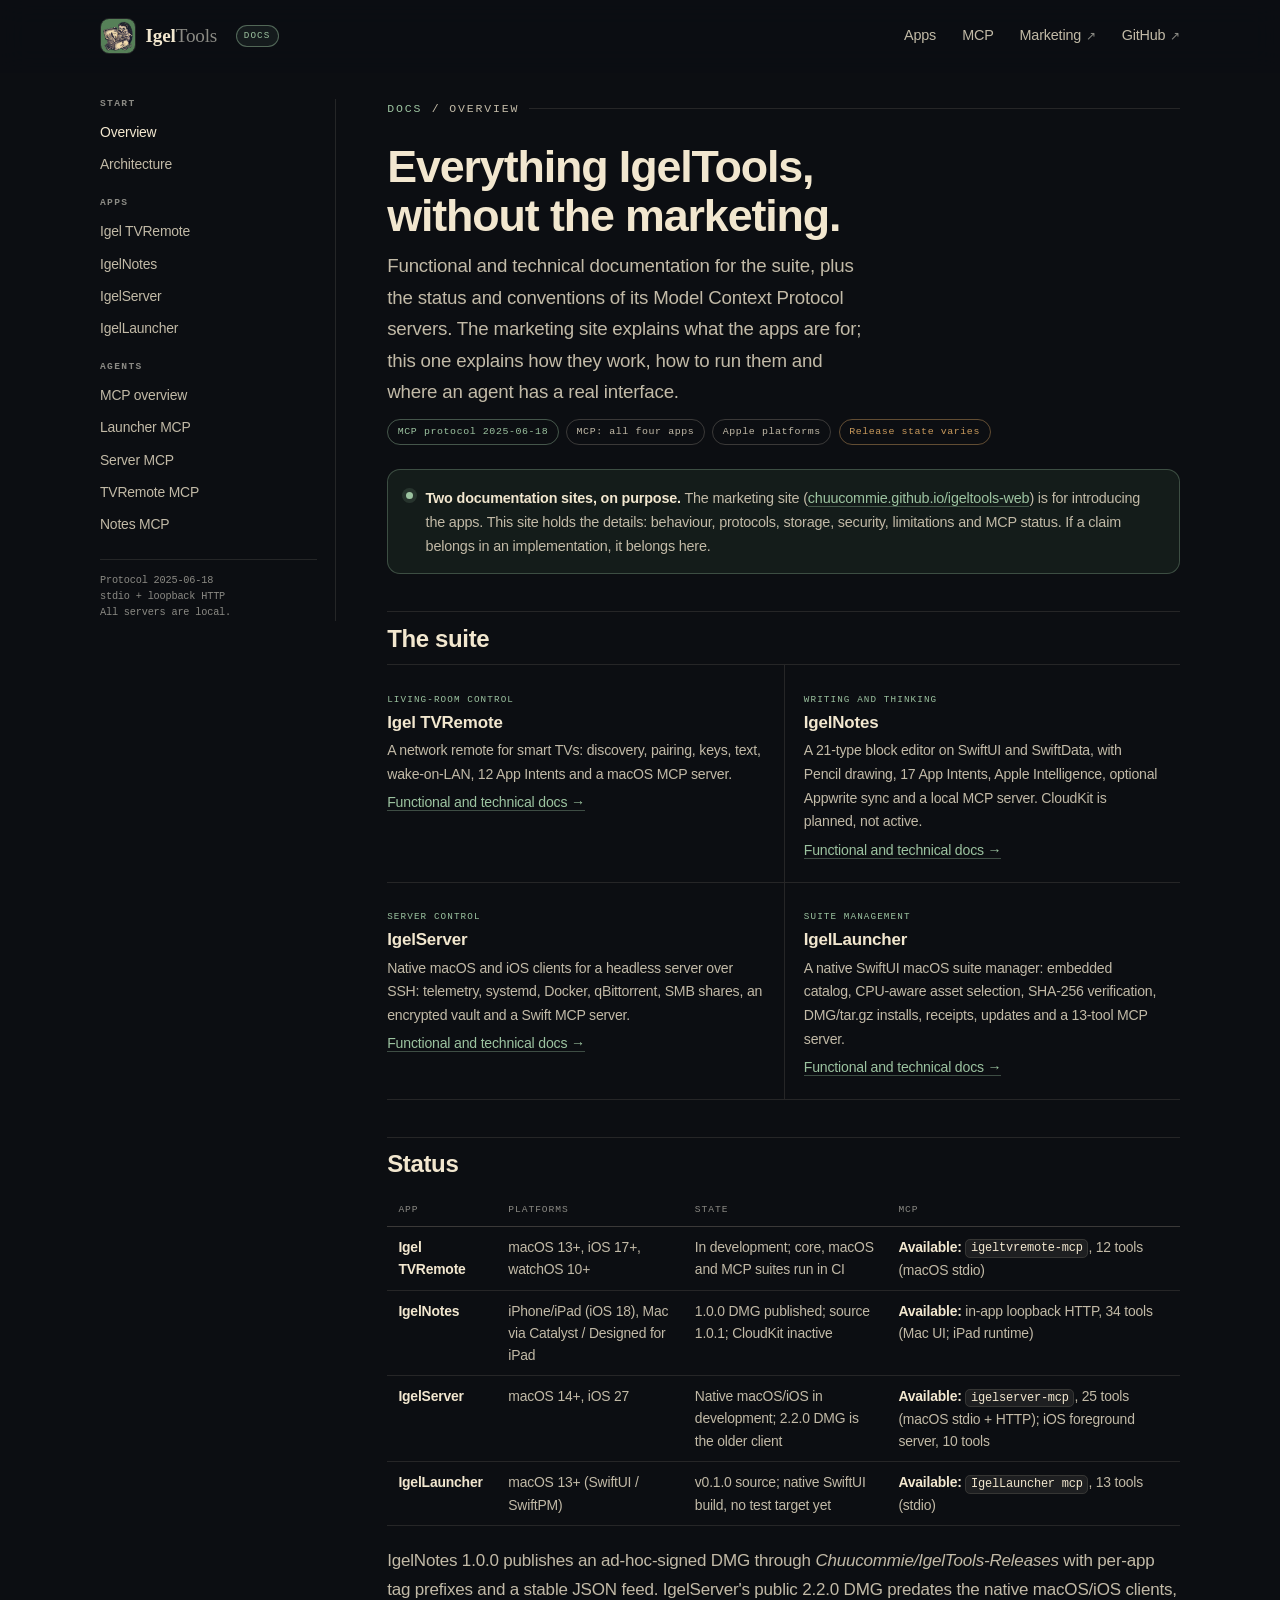
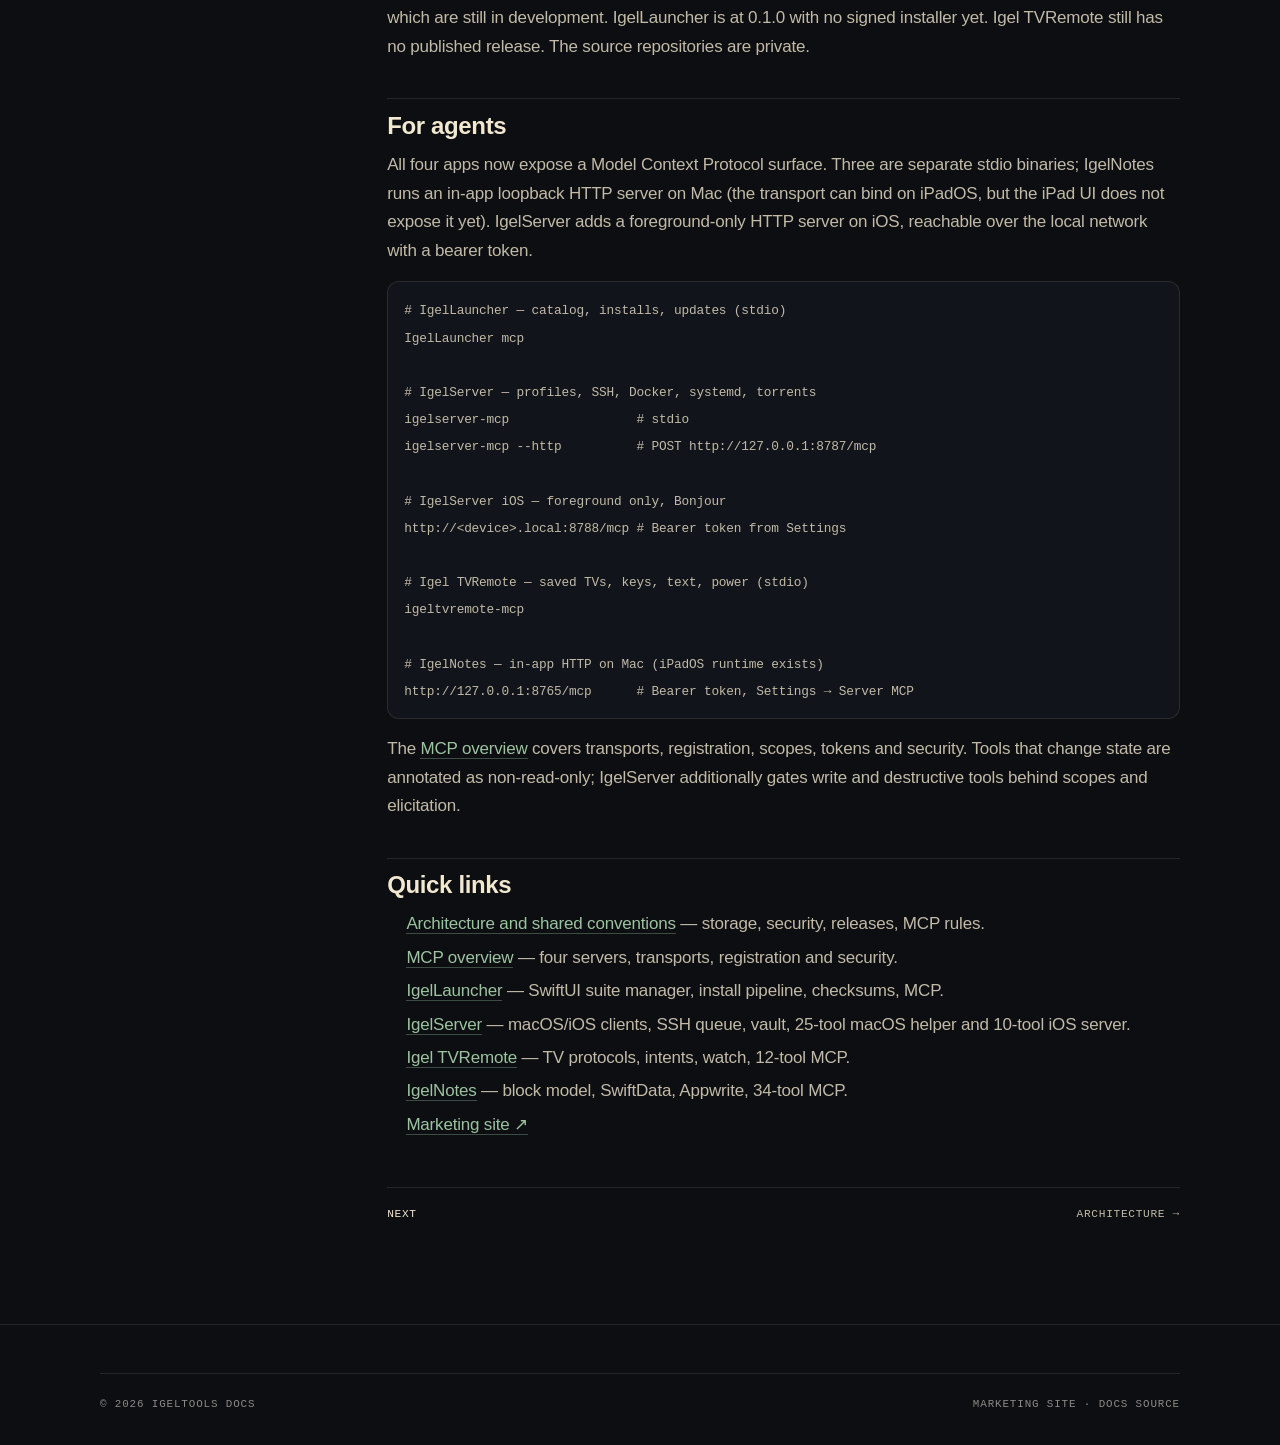
==== commit 00ecc245: "Clarify IgelServer MCP surfaces in quick links" ====
--- a/index.html
+++ b/index.html
@@ -151,7 +151,7 @@
       <li><a href="architecture.html">Architecture and shared conventions</a> — storage, security, releases, MCP rules.</li>
       <li><a href="mcp/index.html">MCP overview</a> — four servers, transports, registration and security.</li>
       <li><a href="apps/igellauncher.html">IgelLauncher</a> — SwiftUI suite manager, install pipeline, checksums, MCP.</li>
-      <li><a href="apps/igelserver.html">IgelServer</a> — macOS/iOS clients, SSH queue, vault, 25-tool MCP.</li>
+      <li><a href="apps/igelserver.html">IgelServer</a> — macOS/iOS clients, SSH queue, vault, 25-tool macOS helper and 10-tool iOS server.</li>
       <li><a href="apps/igeltvremote.html">Igel TVRemote</a> — TV protocols, intents, watch, 12-tool MCP.</li>
       <li><a href="apps/igelnotes.html">IgelNotes</a> — block model, SwiftData, Appwrite, 34-tool MCP.</li>
       <li><a href="https://chuucommie.github.io/igeltools-web/" target="_blank" rel="noreferrer">Marketing site ↗</a></li>
